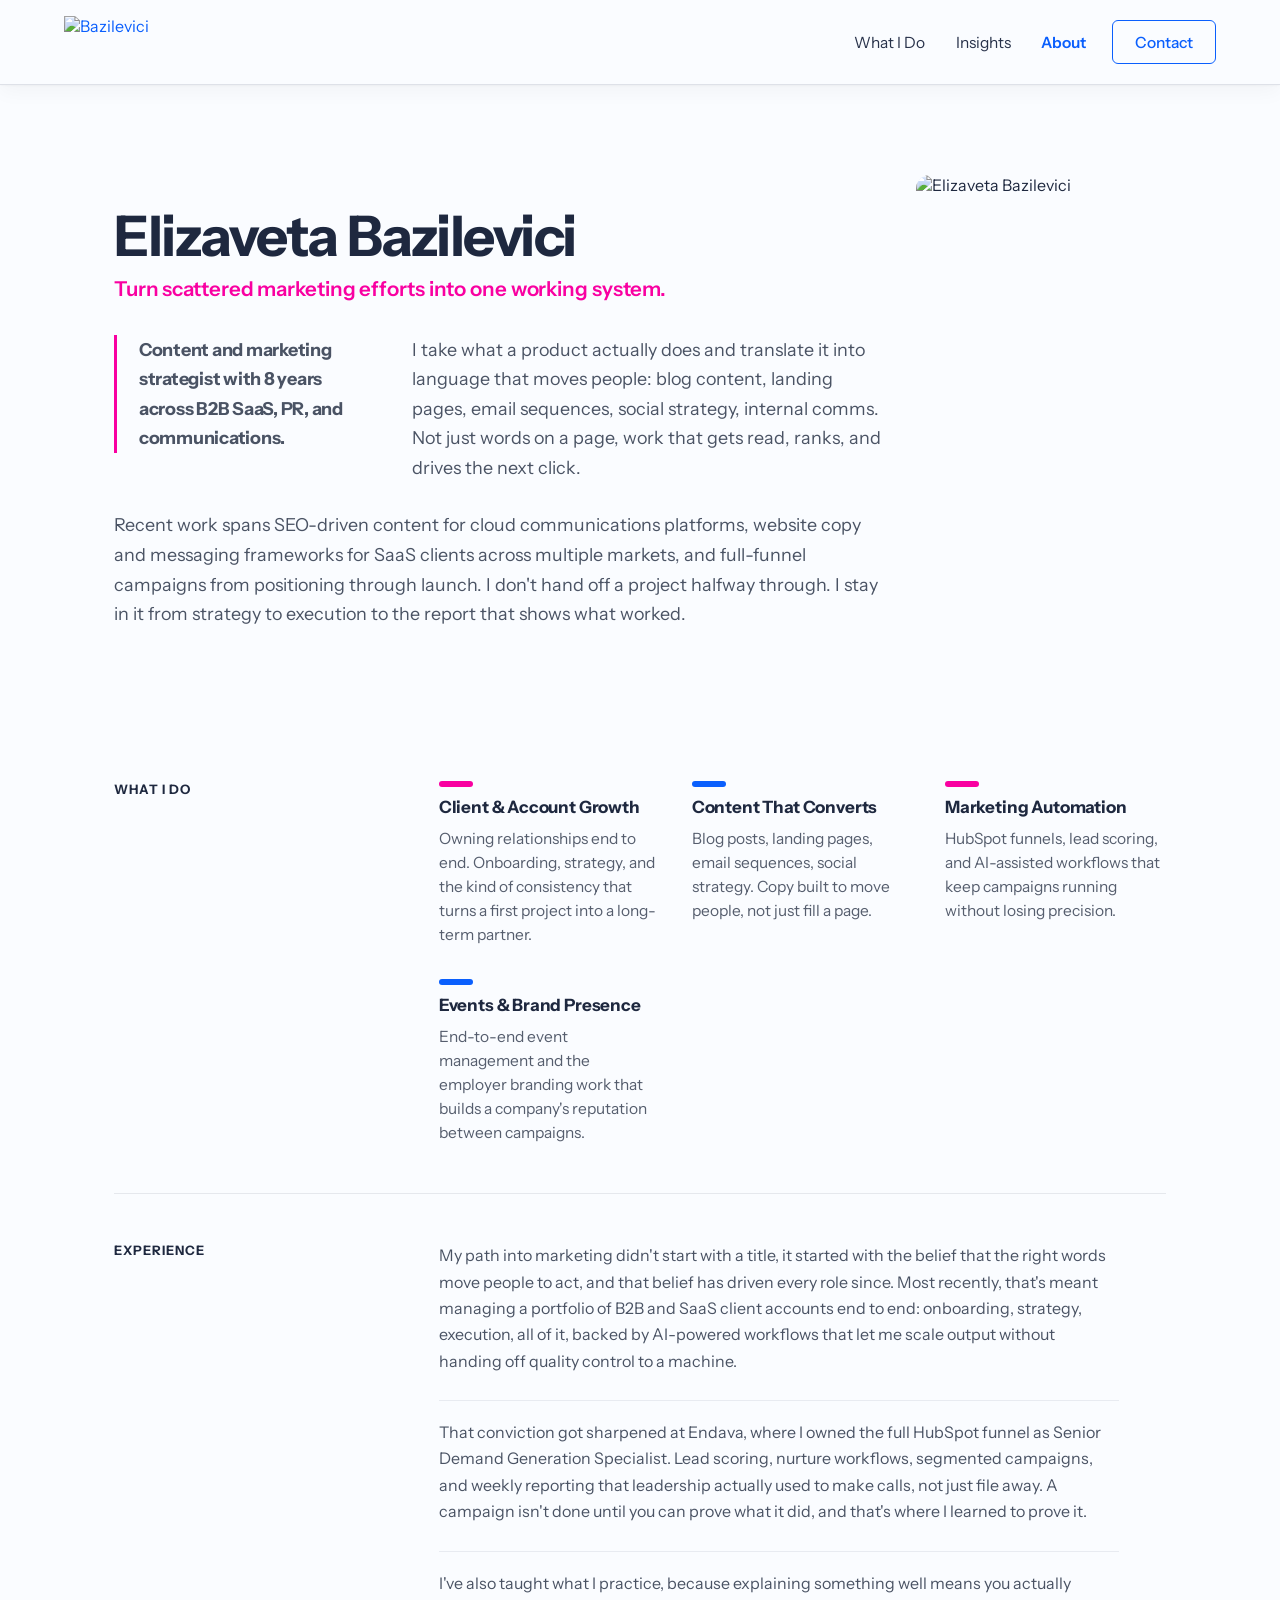
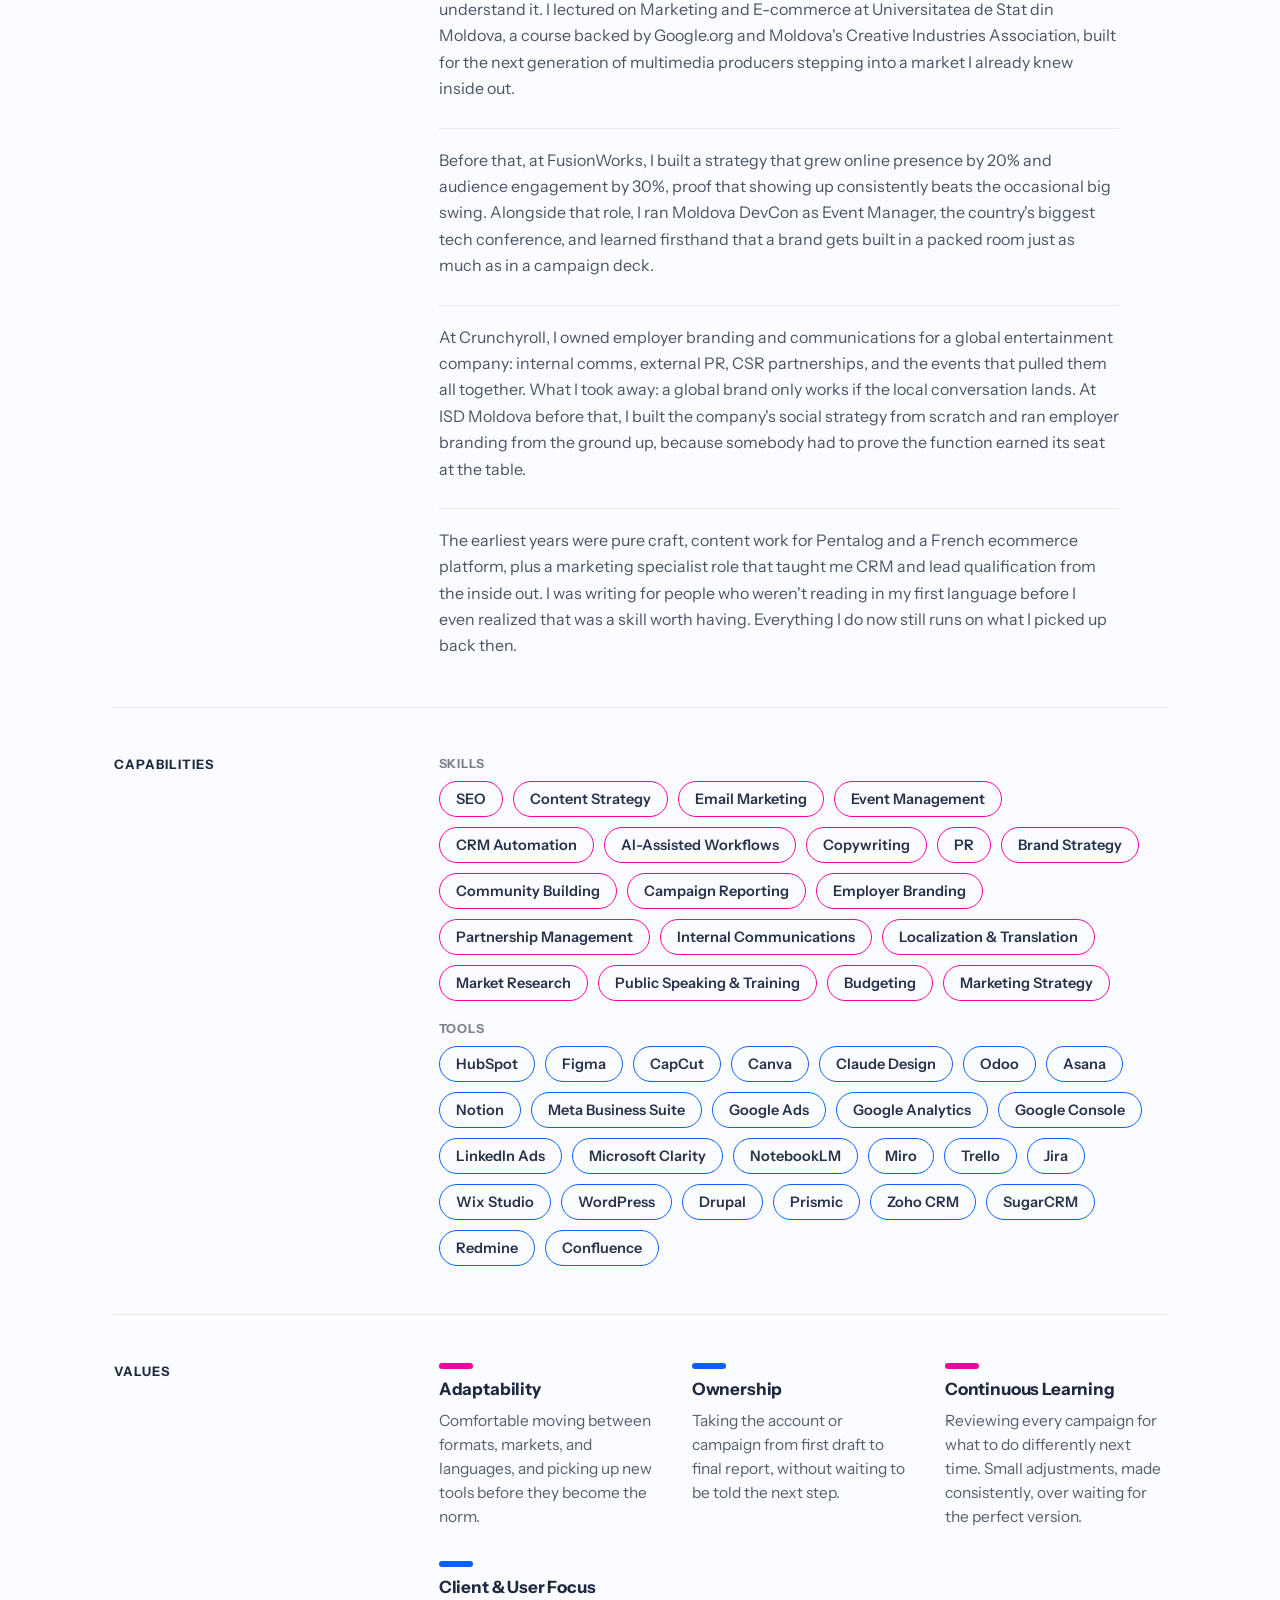
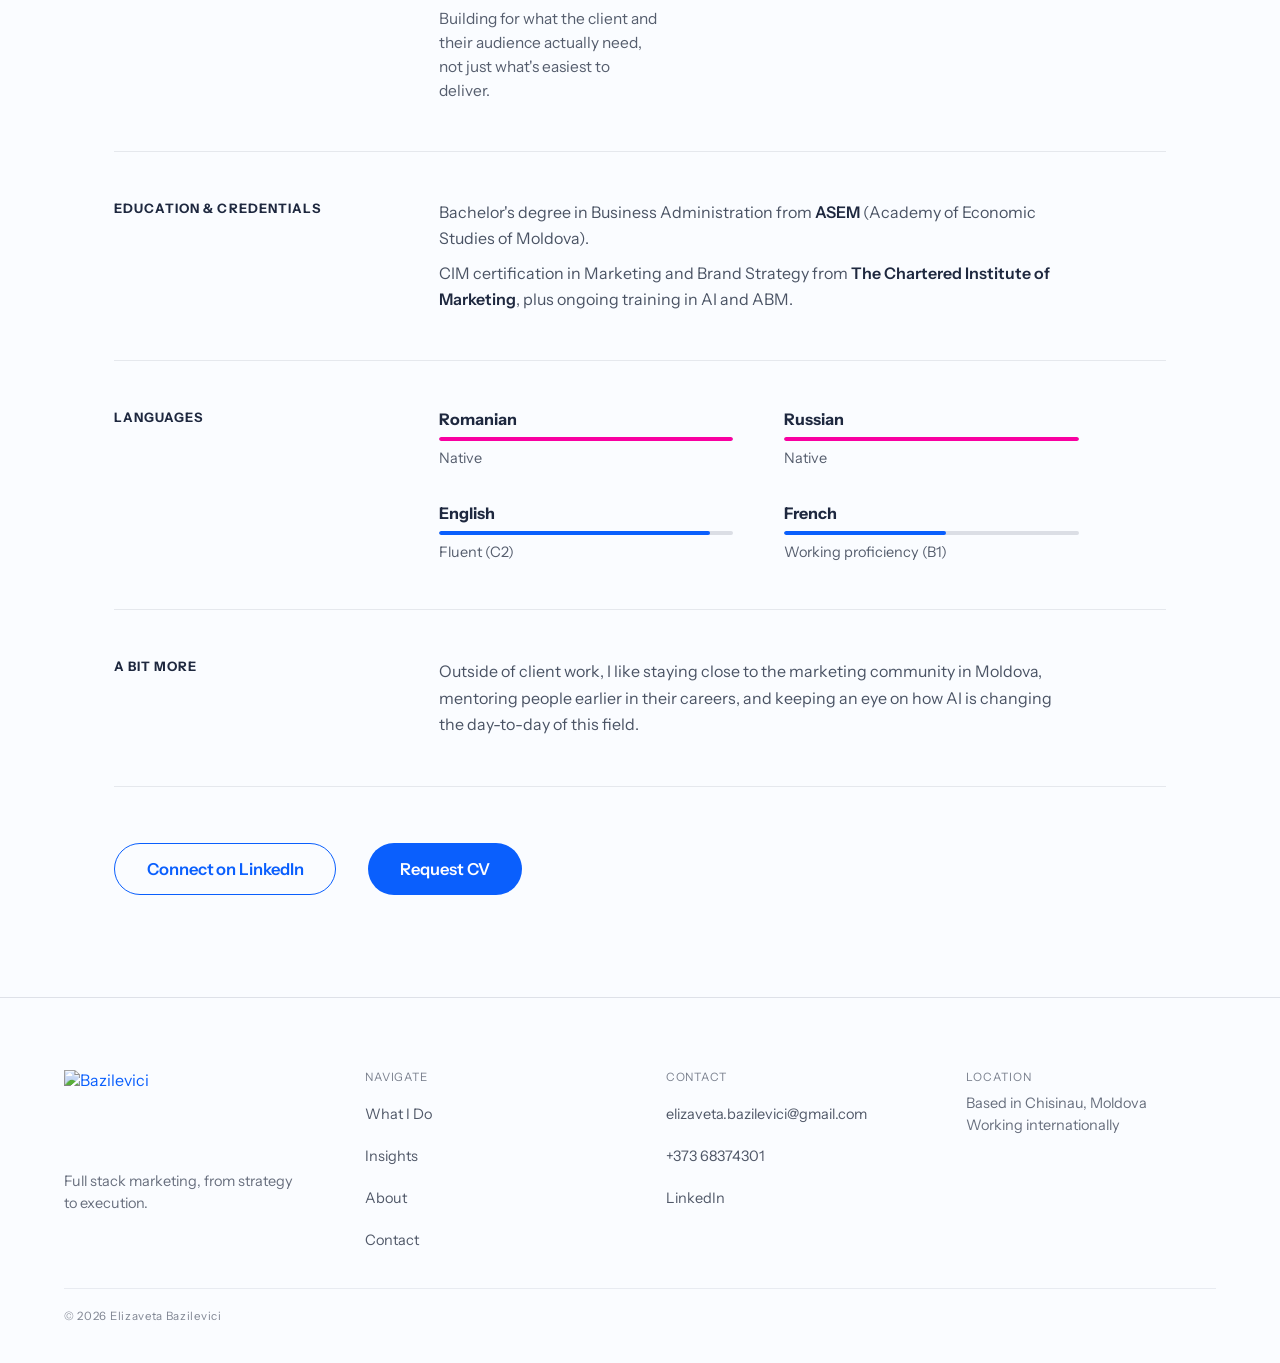
==== about.html @ 00842f62 "Add about page Co-Authored-By: Claude Sonnet 5 <noreply@anthropic.com> Claude-Session: https://claud" ====
<!DOCTYPE html>
<html lang="en">
<head>
<meta charset="utf-8">
<meta name="viewport" content="width=device-width, initial-scale=1">
<title>About — Elizaveta Bazilevici</title>
<meta name="description" content="Content and marketing strategist with 8 years across B2B SaaS, PR, and communications.">
<link rel="icon" type="image/svg+xml" href="assets/img/favicon.svg">
<link rel="preconnect" href="https://fonts.googleapis.com">
<link rel="preconnect" href="https://fonts.gstatic.com" crossorigin>
<link href="https://fonts.googleapis.com/css2?family=Instrument+Sans:wght@400;500;600;700&display=swap" rel="stylesheet">
<link rel="stylesheet" href="assets/css/style.css">
</head>
<body>

<header class="site-header" id="top">
  <div class="site-header__bar">
    <a href="index.html#top" class="brand-link">
      <img src="assets/img/logo.png" alt="Bazilevici" />
    </a>
    <div class="site-header__actions">
      <nav class="site-nav">
        <a href="index.html#services">What I Do</a>
        <a href="insights.html">Insights</a>
        <a href="about.html" class="is-active">About</a>
      </nav>
      <a href="mailto:elizaveta.bazilevici@gmail.com" class="btn-contact">Contact</a>
      <button type="button" class="menu-toggle" data-menu-toggle aria-label="Toggle navigation">
        <span></span>
        <span></span>
      </button>
    </div>
  </div>
  <nav class="mobile-nav" data-mobile-nav>
    <a href="index.html#services">What I Do</a>
    <a href="insights.html">Insights</a>
    <a href="about.html" class="is-active">About</a>
  </nav>
</header>

<section class="about-hero">
  <div>
    <h1>Elizaveta Bazilevici</h1>
    <div class="about-hero__tagline">Turn scattered marketing efforts into one working system.</div>
    <div class="about-hero__copy">
      <div class="about-hero__lede">
        <div class="about-hero__lede-mark">
          <p>Content and marketing strategist with 8 years across B2B SaaS, PR, and communications.</p>
        </div>
        <p>I take what a product actually does and translate it into language that moves people: blog content, landing pages, email sequences, social strategy, internal comms. Not just words on a page, work that gets read, ranks, and drives the next click.</p>
      </div>
      <p>Recent work spans SEO-driven content for cloud communications platforms, website copy and messaging frameworks for SaaS clients across multiple markets, and full-funnel campaigns from positioning through launch. I don't hand off a project halfway through. I stay in it from strategy to execution to the report that shows what worked.</p>
    </div>
  </div>
  <div class="about-hero__photo">
    <img src="assets/img/eb-headshot.jpg" alt="Elizaveta Bazilevici" />
  </div>
</section>

<section class="about-sections">

  <div class="about-row">
    <div class="about-label-col">What I Do</div>
    <div class="about-mini-grid">
      <div class="about-mini-card">
        <div class="about-mini-card__bar about-mini-card__bar--pink"></div>
        <h3>Client &amp; Account Growth</h3>
        <p>Owning relationships end to end. Onboarding, strategy, and the kind of consistency that turns a first project into a long-term partner.</p>
      </div>
      <div class="about-mini-card">
        <div class="about-mini-card__bar about-mini-card__bar--blue"></div>
        <h3>Content That Converts</h3>
        <p>Blog posts, landing pages, email sequences, social strategy. Copy built to move people, not just fill a page.</p>
      </div>
      <div class="about-mini-card">
        <div class="about-mini-card__bar about-mini-card__bar--pink"></div>
        <h3>Marketing Automation</h3>
        <p>HubSpot funnels, lead scoring, and AI-assisted workflows that keep campaigns running without losing precision.</p>
      </div>
      <div class="about-mini-card">
        <div class="about-mini-card__bar about-mini-card__bar--blue"></div>
        <h3>Events &amp; Brand Presence</h3>
        <p>End-to-end event management and the employer branding work that builds a company's reputation between campaigns.</p>
      </div>
    </div>
  </div>

  <div class="about-row">
    <div class="about-label-col">Experience</div>
    <div class="about-experience">
      <div><p>My path into marketing didn't start with a title, it started with the belief that the right words move people to act, and that belief has driven every role since. Most recently, that's meant managing a portfolio of B2B and SaaS client accounts end to end: onboarding, strategy, execution, all of it, backed by AI-powered workflows that let me scale output without handing off quality control to a machine.</p></div>
      <div><p>That conviction got sharpened at Endava, where I owned the full HubSpot funnel as Senior Demand Generation Specialist. Lead scoring, nurture workflows, segmented campaigns, and weekly reporting that leadership actually used to make calls, not just file away. A campaign isn't done until you can prove what it did, and that's where I learned to prove it.</p></div>
      <div><p>I've also taught what I practice, because explaining something well means you actually understand it. I lectured on Marketing and E-commerce at Universitatea de Stat din Moldova, a course backed by Google.org and Moldova's Creative Industries Association, built for the next generation of multimedia producers stepping into a market I already knew inside out.</p></div>
      <div><p>Before that, at FusionWorks, I built a strategy that grew online presence by 20% and audience engagement by 30%, proof that showing up consistently beats the occasional big swing. Alongside that role, I ran Moldova DevCon as Event Manager, the country's biggest tech conference, and learned firsthand that a brand gets built in a packed room just as much as in a campaign deck.</p></div>
      <div><p>At Crunchyroll, I owned employer branding and communications for a global entertainment company: internal comms, external PR, CSR partnerships, and the events that pulled them all together. What I took away: a global brand only works if the local conversation lands. At ISD Moldova before that, I built the company's social strategy from scratch and ran employer branding from the ground up, because somebody had to prove the function earned its seat at the table.</p></div>
      <div><p>The earliest years were pure craft, content work for Pentalog and a French ecommerce platform, plus a marketing specialist role that taught me CRM and lead qualification from the inside out. I was writing for people who weren't reading in my first language before I even realized that was a skill worth having. Everything I do now still runs on what I picked up back then.</p></div>
    </div>
  </div>

  <div class="about-row">
    <div class="about-label-col">CAPABILITIES</div>
    <div class="about-capabilities">
      <div>
        <div class="about-capabilities__label">Skills</div>
        <div class="pill-row">
          <span class="pill pill--skill" data-magnet-pill="pink">SEO</span>
          <span class="pill pill--skill" data-magnet-pill="pink">Content Strategy</span>
          <span class="pill pill--skill" data-magnet-pill="pink">Email Marketing</span>
          <span class="pill pill--skill" data-magnet-pill="pink">Event Management</span>
          <span class="pill pill--skill" data-magnet-pill="pink">CRM Automation</span>
          <span class="pill pill--skill" data-magnet-pill="pink">AI-Assisted Workflows</span>
          <span class="pill pill--skill" data-magnet-pill="pink">Copywriting</span>
          <span class="pill pill--skill" data-magnet-pill="pink">PR</span>
          <span class="pill pill--skill" data-magnet-pill="pink">Brand Strategy</span>
          <span class="pill pill--skill" data-magnet-pill="pink">Community Building</span>
          <span class="pill pill--skill" data-magnet-pill="pink">Campaign Reporting</span>
          <span class="pill pill--skill" data-magnet-pill="pink">Employer Branding</span>
          <span class="pill pill--skill" data-magnet-pill="pink">Partnership Management</span>
          <span class="pill pill--skill" data-magnet-pill="pink">Internal Communications</span>
          <span class="pill pill--skill" data-magnet-pill="pink">Localization &amp; Translation</span>
          <span class="pill pill--skill" data-magnet-pill="pink">Market Research</span>
          <span class="pill pill--skill" data-magnet-pill="pink">Public Speaking &amp; Training</span>
          <span class="pill pill--skill" data-magnet-pill="pink">Budgeting</span>
          <span class="pill pill--skill" data-magnet-pill="pink">Marketing Strategy</span>
        </div>
      </div>
      <div>
        <div class="about-capabilities__label">Tools</div>
        <div class="pill-row">
          <span class="pill pill--tool" data-magnet-pill="blue">HubSpot</span>
          <span class="pill pill--tool" data-magnet-pill="blue">Figma</span>
          <span class="pill pill--tool" data-magnet-pill="blue">CapCut</span>
          <span class="pill pill--tool" data-magnet-pill="blue">Canva</span>
          <span class="pill pill--tool" data-magnet-pill="blue">Claude Design</span>
          <span class="pill pill--tool" data-magnet-pill="blue">Odoo</span>
          <span class="pill pill--tool" data-magnet-pill="blue">Asana</span>
          <span class="pill pill--tool" data-magnet-pill="blue">Notion</span>
          <span class="pill pill--tool" data-magnet-pill="blue">Meta Business Suite</span>
          <span class="pill pill--tool" data-magnet-pill="blue">Google Ads</span>
          <span class="pill pill--tool" data-magnet-pill="blue">Google Analytics</span>
          <span class="pill pill--tool" data-magnet-pill="blue">Google Console</span>
          <span class="pill pill--tool" data-magnet-pill="blue">LinkedIn Ads</span>
          <span class="pill pill--tool" data-magnet-pill="blue">Microsoft Clarity</span>
          <span class="pill pill--tool" data-magnet-pill="blue">NotebookLM</span>
          <span class="pill pill--tool" data-magnet-pill="blue">Miro</span>
          <span class="pill pill--tool" data-magnet-pill="blue">Trello</span>
          <span class="pill pill--tool" data-magnet-pill="blue">Jira</span>
          <span class="pill pill--tool" data-magnet-pill="blue">Wix Studio</span>
          <span class="pill pill--tool" data-magnet-pill="blue">WordPress</span>
          <span class="pill pill--tool" data-magnet-pill="blue">Drupal</span>
          <span class="pill pill--tool" data-magnet-pill="blue">Prismic</span>
          <span class="pill pill--tool" data-magnet-pill="blue">Zoho CRM</span>
          <span class="pill pill--tool" data-magnet-pill="blue">SugarCRM</span>
          <span class="pill pill--tool" data-magnet-pill="blue">Redmine</span>
          <span class="pill pill--tool" data-magnet-pill="blue">Confluence</span>
        </div>
      </div>
    </div>
  </div>

  <div class="about-row">
    <div class="about-label-col">Values</div>
    <div class="about-mini-grid">
      <div class="about-mini-card">
        <div class="about-mini-card__bar about-mini-card__bar--pink"></div>
        <h3>Adaptability</h3>
        <p>Comfortable moving between formats, markets, and languages, and picking up new tools before they become the norm.</p>
      </div>
      <div class="about-mini-card">
        <div class="about-mini-card__bar about-mini-card__bar--blue"></div>
        <h3>Ownership</h3>
        <p>Taking the account or campaign from first draft to final report, without waiting to be told the next step.</p>
      </div>
      <div class="about-mini-card">
        <div class="about-mini-card__bar about-mini-card__bar--pink"></div>
        <h3>Continuous Learning</h3>
        <p>Reviewing every campaign for what to do differently next time. Small adjustments, made consistently, over waiting for the perfect version.</p>
      </div>
      <div class="about-mini-card">
        <div class="about-mini-card__bar about-mini-card__bar--blue"></div>
        <h3>Client &amp; User Focus</h3>
        <p>Building for what the client and their audience actually need, not just what's easiest to deliver.</p>
      </div>
    </div>
  </div>

  <div class="about-row">
    <div class="about-label-col">Education &amp; Credentials</div>
    <div class="about-education">
      <p>Bachelor's degree in Business Administration from <strong>ASEM</strong> (Academy of Economic Studies of Moldova).</p>
      <p>CIM certification in Marketing and Brand Strategy from <strong>The Chartered Institute of Marketing</strong>, plus ongoing training in AI and ABM.</p>
    </div>
  </div>

  <div class="about-row">
    <div class="about-label-col">Languages</div>
    <div class="language-grid">
      <div class="language-item">
        <div class="language-item__name">Romanian</div>
        <div class="language-item__track"><div class="language-item__fill language-item__fill--pink" style="width: 100%"></div></div>
        <div class="language-item__level">Native</div>
      </div>
      <div class="language-item">
        <div class="language-item__name">Russian</div>
        <div class="language-item__track"><div class="language-item__fill language-item__fill--pink" style="width: 100%"></div></div>
        <div class="language-item__level">Native</div>
      </div>
      <div class="language-item">
        <div class="language-item__name">English</div>
        <div class="language-item__track"><div class="language-item__fill language-item__fill--blue" style="width: 92%"></div></div>
        <div class="language-item__level">Fluent (C2)</div>
      </div>
      <div class="language-item">
        <div class="language-item__name">French</div>
        <div class="language-item__track"><div class="language-item__fill language-item__fill--blue" style="width: 55%"></div></div>
        <div class="language-item__level">Working proficiency (B1)</div>
      </div>
    </div>
  </div>

  <div class="about-row">
    <div class="about-label-col">A Bit More</div>
    <div class="about-more">
      <p>Outside of client work, I like staying close to the marketing community in Moldova, mentoring people earlier in their careers, and keeping an eye on how AI is changing the day-to-day of this field.</p>
    </div>
  </div>

  <div class="about-cta-row">
    <a href="https://linkedin.com/in/bazilevici" target="_blank" rel="noopener noreferrer" class="btn-outline-pill">Connect on LinkedIn</a>
    <a href="mailto:elizaveta.bazilevici@gmail.com" class="btn-solid-pill">Request CV</a>
  </div>

</section>

<footer class="site-footer">
  <div class="site-footer__grid">
    <div class="site-footer__brand">
      <a href="index.html#top"><img src="assets/img/logo.png" alt="Bazilevici" /></a>
      <p>Full stack marketing, from strategy to execution.</p>
    </div>

    <nav>
      <div class="site-footer__label">Navigate</div>
      <a href="index.html#services">What I Do</a>
      <a href="insights.html">Insights</a>
      <a href="about.html">About</a>
      <a href="mailto:elizaveta.bazilevici@gmail.com">Contact</a>
    </nav>

    <div class="site-footer__contact">
      <div class="site-footer__label">Contact</div>
      <a href="mailto:elizaveta.bazilevici@gmail.com">elizaveta.bazilevici@gmail.com</a>
      <a href="tel:+37368374301">+373 68374301</a>
      <a href="https://linkedin.com/in/bazilevici" target="_blank" rel="noopener noreferrer">LinkedIn</a>
    </div>

    <div class="site-footer__location">
      <div class="site-footer__label">Location</div>
      <p>Based in Chisinau, Moldova<br>Working internationally</p>
    </div>
  </div>
  <div class="site-footer__bottom">
    <div class="site-footer__copyright">© 2026 Elizaveta Bazilevici</div>
  </div>
</footer>

<script src="assets/js/main.js"></script>
</body>
</html>
---- assets/css/style.css ----
/* Elizaveta Bazilevici — marketing portfolio
   Design system: cool neutral base, single blue accent, pink highlight accent. */

:root {
  --bg: oklch(0.99 0.004 265);
  --surface: oklch(0.995 0.002 265);
  --ink: oklch(0.28 0.045 265);
  --ink-strong: oklch(0.32 0.045 265);
  --body-text: oklch(0.44 0.03 265);
  --muted-text: oklch(0.48 0.028 265);
  --footer-text: oklch(0.46 0.028 265);
  --footer-muted: oklch(0.54 0.025 265);
  --label-muted: oklch(0.6 0.022 265);
  --footer-copyright: oklch(0.62 0.02 265);

  --blue: oklch(0.55 0.245 262);
  --blue-hover: oklch(0.45 0.235 264);
  --pink: oklch(0.63 0.29 350);
  --pink-tint-bg: oklch(0.63 0.29 350 / 0.14);

  --border: oklch(0.9 0.01 265);
  --border-light: oklch(0.93 0.008 265);
  --border-lighter: oklch(0.94 0.008 265);
  --border-strong: oklch(0.91 0.01 265);
  --border-control: oklch(0.87 0.012 265);

  --card-shadow: 0 1px 3px oklch(0.28 0.045 265 / 0.06);
  --card-shadow-hover: 0 14px 34px oklch(0.28 0.045 265 / 0.12);
  --nav-shadow: 0 1px 2px rgba(20, 20, 30, 0.03), 0 6px 20px rgba(20, 20, 30, 0.04);
  --tile-shadow: 0 10px 30px oklch(0.28 0.045 265 / 0.08);

  --max-width: 1440px;
  --gutter: clamp(20px, 5vw, 96px);
}

* { box-sizing: border-box; }

html, body {
  margin: 0;
  padding: 0;
  background: var(--bg);
}

body {
  color: var(--ink);
  font-family: 'Instrument Sans', system-ui, sans-serif;
  -webkit-font-smoothing: antialiased;
  overflow-x: hidden;
}

a { color: var(--blue); text-decoration: none; }
a:hover { color: var(--blue-hover); }
::selection { background: oklch(0.55 0.135 42 / 0.18); }

img { max-width: 100%; }

.wrap {
  max-width: var(--max-width);
  margin: 0 auto;
  padding-left: var(--gutter);
  padding-right: var(--gutter);
}

/* ---------- Header ---------- */

.site-header {
  position: sticky;
  top: 0;
  z-index: 40;
  background: oklch(0.99 0.004 265 / 0.9);
  backdrop-filter: blur(10px);
  border-bottom: 1px solid var(--border-strong);
  box-shadow: var(--nav-shadow);
}

.site-header__bar {
  display: flex;
  gap: 24px;
  align-items: center;
  justify-content: space-between;
  padding: 16px var(--gutter);
  max-width: var(--max-width);
  margin: 0 auto;
}

.brand-link {
  display: inline-flex;
  align-items: center;
  min-height: 44px;
  transition: opacity 120ms ease;
}
.brand-link:hover { opacity: 0.75; }

.brand-link img { height: 52px; width: auto; display: block; }

.site-header__actions {
  display: flex;
  align-items: center;
  gap: clamp(8px, 2vw, 36px);
}

.site-nav {
  display: flex;
  align-items: center;
  gap: clamp(20px, 2.4vw, 36px);
}

.site-nav a,
.mobile-nav a {
  font-size: 15.5px;
  color: var(--ink-strong);
  display: inline-flex;
  align-items: center;
  min-height: 44px;
}
.site-nav a:hover,
.mobile-nav a:hover { color: var(--blue); }

.btn-contact {
  display: inline-flex;
  align-items: center;
  min-height: 44px;
  padding: 0 22px;
  border-radius: 6px;
  border: 1px solid var(--blue);
  color: var(--blue);
  font-size: 15.5px;
  font-weight: 500;
}
.btn-contact:hover { background: var(--blue); color: var(--surface); }

.menu-toggle {
  display: none;
  width: 44px;
  height: 44px;
  flex-direction: column;
  justify-content: center;
  gap: 5px;
  padding: 0 10px;
  background: transparent;
  border: 1px solid var(--border-control);
  border-radius: 6px;
  cursor: pointer;
}
.menu-toggle span { display: block; height: 1.5px; background: oklch(0.3 0.045 265); }

.mobile-nav {
  display: none;
  flex-direction: column;
  padding: 8px var(--gutter) 20px;
  border-top: 1px solid var(--border-lighter);
  background: var(--bg);
}
.mobile-nav a {
  font-size: 17px;
  min-height: 52px;
  border-bottom: 1px solid var(--border-lighter);
  color: oklch(0.3 0.045 265);
}

@media (max-width: 820px) {
  .site-nav { display: none; }
  .menu-toggle { display: flex; }
  .mobile-nav.is-open { display: flex; }
}

/* ---------- Hero ---------- */

.hero {
  max-width: var(--max-width);
  margin: 0 auto;
  padding: clamp(32px, 5vw, 64px) var(--gutter) clamp(40px, 5vw, 64px);
  display: grid;
  grid-template-columns: repeat(auto-fit, minmax(340px, 1fr));
  gap: clamp(40px, 6vw, 80px);
  align-items: center;
}

.hero__copy { max-width: 620px; }

.hero__kicker {
  display: flex;
  align-items: center;
  gap: 10px;
  margin-bottom: clamp(24px, 3vw, 34px);
  font-size: clamp(17px, 1.6vw, 20px);
  letter-spacing: -0.01em;
}
.hero__kicker .kicker-pink {
  background: var(--pink);
  padding: 4px 12px;
  font-weight: 700;
  color: var(--surface);
  text-transform: uppercase;
}
.hero__kicker .kicker-ink {
  color: var(--ink-strong);
  text-transform: uppercase;
}

.hero h1 {
  font-weight: 700;
  font-size: clamp(36px, 5vw, 64px);
  line-height: 1.06;
  letter-spacing: -0.028em;
  margin: 0;
  text-wrap: balance;
}

.hero__subhead {
  font-size: clamp(17px, 1.5vw, 20px);
  line-height: 1.6;
  color: var(--body-text);
  max-width: 560px;
  margin: clamp(24px, 2.6vw, 34px) 0 0;
  text-wrap: pretty;
}

.hero__ctas {
  display: flex;
  flex-wrap: wrap;
  align-items: center;
  gap: 12px 28px;
  margin-top: clamp(30px, 3.2vw, 40px);
}

.btn-primary {
  display: inline-flex;
  align-items: center;
  min-height: 52px;
  padding: 0 32px;
  border-radius: 999px;
  background: var(--blue);
  color: var(--surface);
  font-size: 16.5px;
  font-weight: 600;
  letter-spacing: -0.005em;
}
.btn-primary:hover { background: var(--blue-hover); color: var(--surface); }

.link-arrow {
  display: inline-flex;
  align-items: center;
  gap: 8px;
  min-height: 52px;
  padding: 0 4px;
  color: var(--blue);
  font-size: 16.5px;
  font-weight: 600;
}
.link-arrow:hover { color: var(--blue-hover); }
.link-arrow span { font-size: 17px; }

.hero__art {
  position: relative;
  max-width: 280px;
  margin: 0 auto;
  padding: 20px;
}
.hero__art .shape { position: absolute; z-index: 0; }
.hero__art .shape--ring {
  top: -18px; right: -14px; width: 90px; height: 90px;
  border-radius: 50%; border: 2px solid oklch(0.63 0.29 350 / 0.4);
}
.hero__art .shape--disc {
  bottom: -20px; left: -22px; width: 70px; height: 70px;
  border-radius: 50%; background: oklch(0.55 0.245 262 / 0.14);
}
.hero__art .shape--dot {
  top: 40%; right: -26px; width: 14px; height: 14px;
  border-radius: 50%; background: var(--pink);
}
.hero__art figure {
  position: relative;
  z-index: 1;
  border-radius: 10px;
  overflow: hidden;
  margin: 0;
}
.hero__art img { width: 100%; height: auto; display: block; }

/* ---------- Capability strip ---------- */

.capability-strip {
  max-width: var(--max-width);
  margin: 0 auto;
  padding: 0 var(--gutter) clamp(40px, 5vw, 64px);
  display: grid;
  grid-template-columns: repeat(auto-fit, minmax(250px, 1fr));
  gap: clamp(28px, 3vw, 44px);
}

.capability-item {
  display: flex;
  gap: 16px;
  align-items: flex-start;
}

.capability-item__icon {
  flex: none;
  width: 48px;
  height: 48px;
  border-radius: 10px;
  background: var(--pink);
  display: flex;
  align-items: center;
  justify-content: center;
  color: var(--surface);
}

.capability-item__text { display: flex; flex-direction: column; gap: 4px; }
.capability-item__title { font-weight: 700; font-size: 16.5px; letter-spacing: -0.012em; color: var(--ink); }
.capability-item__desc { font-size: 15.5px; line-height: 1.5; color: var(--muted-text); }

/* ---------- Section reveal (scroll animation) ---------- */

[data-reveal] {
  opacity: 0;
  transform: translateY(16px);
  transition: opacity 380ms ease-out, transform 380ms ease-out;
}
[data-reveal].is-visible {
  opacity: 1;
  transform: translateY(0);
}
[data-reveal-tilt].is-visible {
  transform: translateY(0) rotate(0deg);
}

/* ---------- "What's actually broken" ---------- */

.broken {
  max-width: var(--max-width);
  margin: 0 auto;
  padding: clamp(48px, 6vw, 84px) var(--gutter);
  display: grid;
  grid-template-columns: repeat(auto-fit, minmax(290px, 1fr));
  gap: clamp(24px, 2.5vw, 36px);
  align-items: start;
}

.broken__intro {
  display: flex;
  flex-direction: column;
  gap: 20px;
  padding: clamp(4px, 1vw, 16px) clamp(8px, 2vw, 24px) 0 0;
}
.broken__intro h2 {
  font-weight: 700;
  font-size: clamp(30px, 3.6vw, 46px);
  line-height: 1.06;
  letter-spacing: -0.024em;
  margin: 0;
  color: var(--ink);
  text-wrap: balance;
}
.broken__intro p {
  margin: 0;
  font-size: clamp(16px, 1.5vw, 18px);
  line-height: 1.62;
  color: var(--body-text);
  text-wrap: pretty;
}

.broken-card {
  background: var(--surface);
  border: 1px solid var(--border-light);
  border-radius: 10px;
  box-shadow: var(--card-shadow);
  padding: clamp(28px, 3vw, 40px);
  display: flex;
  flex-direction: column;
  gap: 16px;
  will-change: transform;
  border-top: 3px solid var(--pink);
  transition: opacity 460ms cubic-bezier(0.22, 1.12, 0.36, 1), transform 460ms cubic-bezier(0.22, 1.12, 0.36, 1), box-shadow 160ms ease;
}
.broken-card h3 {
  font-weight: 700;
  font-size: clamp(20px, 1.9vw, 25px);
  line-height: 1.18;
  letter-spacing: -0.018em;
  margin: 0;
  color: var(--ink);
}
.broken-card p {
  margin: 0;
  font-size: 16px;
  line-height: 1.62;
  color: var(--body-text);
  text-wrap: pretty;
  flex: 1;
}

/* Polaroid-drop starting poses, one per card position */
.broken-card[data-tilt="1"] { transform: translate(-8px, 14px) rotate(-3deg); transition-delay: 400ms; }
.broken-card[data-tilt="2"] { transform: translate(8px, 18px) rotate(3deg); transition-delay: 495ms; }
.broken-card[data-tilt="3"] { transform: translate(-10px, 12px) rotate(-4deg); transition-delay: 590ms; }
.broken-card[data-tilt="4"] { transform: translate(10px, 16px) rotate(4deg); transition-delay: 685ms; }
.broken-card[data-tilt="5"] { transform: translate(-6px, 20px) rotate(-3deg); transition-delay: 780ms; }
.broken-card.is-visible { transform: translate(0, 0) rotate(0deg); }

/* ---------- Services ---------- */

.services {
  max-width: var(--max-width);
  margin: 0 auto;
  padding: clamp(48px, 6vw, 84px) var(--gutter);
  scroll-margin-top: 88px;
}

.services__intro {
  max-width: 760px;
  margin: 0 auto;
  text-align: center;
  position: relative;
}
.services__intro h2 {
  font-weight: 700;
  font-size: clamp(30px, 4vw, 52px);
  line-height: 1.06;
  letter-spacing: -0.026em;
  margin: 0;
  text-wrap: balance;
}
.services__intro p {
  font-size: clamp(16px, 1.5vw, 19px);
  line-height: 1.6;
  color: var(--body-text);
  margin: 22px 0 0;
  text-wrap: pretty;
}

.service-tabs {
  display: flex;
  flex-wrap: wrap;
  justify-content: center;
  gap: 12px;
  margin: clamp(36px, 4vw, 56px) 0 clamp(40px, 5vw, 64px);
}

.service-tab {
  font-family: inherit;
  font-size: 16px;
  font-weight: 600;
  letter-spacing: -0.008em;
  min-height: 52px;
  padding: 0 28px;
  border-radius: 999px;
  cursor: pointer;
  will-change: transform;
  background: oklch(0.96 0.045 350);
  border: 2px solid oklch(0.63 0.29 350 / 0.35);
  color: oklch(0.48 0.24 350);
  transition: background 120ms ease, color 120ms ease;
}
.service-tab:hover {
  border-color: var(--pink);
  background: oklch(0.94 0.06 350);
}
.service-tab.is-active {
  border-color: var(--pink);
}
.service-tab.is-active:hover { background: oklch(0.96 0.045 350); }

.services__panel {
  display: grid;
  grid-template-columns: minmax(300px, 480px) minmax(280px, 480px);
  justify-content: center;
  gap: clamp(32px, 5vw, 72px);
  align-items: center;
}

.services__panel-text {
  display: flex;
  flex-direction: column;
  gap: 20px;
}
.services__panel-text h3 {
  font-weight: 700;
  font-size: clamp(28px, 3.2vw, 42px);
  line-height: 1.08;
  letter-spacing: -0.022em;
  margin: 0;
  color: var(--ink);
}
.services__panel-text p {
  margin: 0;
  font-size: clamp(16px, 1.5vw, 18px);
  line-height: 1.65;
  color: var(--body-text);
  text-wrap: pretty;
}

.services__panel-nav { display: flex; gap: 10px; margin-top: 4px; }
.services__panel-nav button {
  width: 44px;
  height: 44px;
  border-radius: 999px;
  border: 1.5px solid var(--border-control);
  background: transparent;
  color: var(--ink-strong);
  cursor: pointer;
  display: flex;
  align-items: center;
  justify-content: center;
  padding: 0;
}
.services__panel-nav button:hover { border-color: var(--pink); color: var(--pink); }

.services__panel-image {
  aspect-ratio: 4 / 3;
  overflow: hidden;
  display: flex;
  align-items: center;
  justify-content: center;
}
.services__panel-image img { width: 100%; height: 100%; object-fit: contain; }

/* ---------- Featured work ---------- */

.featured-work {
  max-width: var(--max-width);
  margin: 0 auto;
  padding: 0 var(--gutter) clamp(48px, 6vw, 84px);
}

.work-grid {
  display: grid;
  grid-template-columns: repeat(auto-fit, minmax(280px, 1fr));
  gap: clamp(28px, 3vw, 36px);
}

.work-card {
  display: flex;
  flex-direction: column;
  text-decoration: none;
  color: inherit;
  border: 1px solid var(--border);
  border-radius: 14px;
  overflow: hidden;
  background: var(--surface);
  transition: box-shadow 150ms ease, transform 150ms ease, opacity 380ms ease-out;
}
.work-card:hover {
  color: inherit;
  box-shadow: 0 12px 32px oklch(0.28 0.045 265 / 0.1);
  transform: translateY(-3px);
}
.work-card.is-visible:hover { transform: translateY(-3px); }

.work-card__media {
  aspect-ratio: 16 / 10;
  background: linear-gradient(135deg, oklch(0.94 0.03 262) 0%, oklch(0.86 0.07 262) 100%);
  display: flex;
  align-items: center;
  justify-content: center;
  padding: 20px;
  overflow: hidden;
}
.work-card__media img {
  width: 100%;
  height: 100%;
  object-fit: cover;
  border-radius: 14px;
}
.work-card__placeholder {
  font-size: 11.5px;
  font-weight: 600;
  letter-spacing: 0.08em;
  text-transform: uppercase;
  color: oklch(0.52 0.025 265);
  border: 1px solid var(--border);
  background: var(--surface);
  padding: 7px 12px;
  border-radius: 999px;
  text-align: center;
}

.work-card__body {
  display: flex;
  flex-direction: column;
  gap: 10px;
  padding: clamp(22px, 2.4vw, 30px);
}
.work-card__kind {
  font-size: 12px;
  font-weight: 600;
  letter-spacing: 0.09em;
  text-transform: uppercase;
  color: var(--pink);
}
.work-card__title {
  font-weight: 700;
  font-size: 21px;
  letter-spacing: -0.018em;
  margin: 0;
  line-height: 1.22;
}
.work-card__outcome {
  margin: 0;
  font-size: 16px;
  line-height: 1.55;
  color: var(--muted-text);
}
.work-card__cta {
  display: inline-flex;
  align-items: center;
  gap: 8px;
  margin-top: 14px;
  font-size: 16px;
  font-weight: 600;
  color: var(--blue);
}

/* ---------- What's behind the work ---------- */

.behind-work {
  max-width: var(--max-width);
  margin: 0 auto;
  padding: clamp(48px, 6vw, 84px) var(--gutter);
  scroll-margin-top: 88px;
}

.behind-work__intro {
  max-width: 640px;
  margin-bottom: clamp(40px, 5vw, 68px);
}
.behind-work__intro h2 {
  font-weight: 700;
  font-size: clamp(28px, 3.6vw, 46px);
  line-height: 1.08;
  letter-spacing: -0.018em;
  margin: 0;
}
.behind-work__intro p {
  font-size: 17px;
  line-height: 1.62;
  color: var(--body-text);
  margin: 20px 0 0;
  text-wrap: pretty;
}

.behind-grid {
  display: grid;
  grid-template-columns: repeat(auto-fit, minmax(240px, 1fr));
  gap: clamp(36px, 4vw, 56px);
  margin-bottom: clamp(56px, 7vw, 88px);
  align-items: stretch;
}

.behind-card {
  display: flex;
  flex-direction: column;
  gap: 18px;
  height: 100%;
}
.behind-card__icon {
  width: 56px;
  height: 56px;
  border-radius: 12px;
  background: var(--pink-tint-bg);
  display: flex;
  align-items: center;
  justify-content: center;
}
.behind-card__icon svg { color: var(--pink); }
.behind-card h3 {
  font-weight: 700;
  font-size: clamp(21px, 2vw, 26px);
  line-height: 1.15;
  letter-spacing: -0.02em;
  margin: 0;
  color: var(--ink);
}
.behind-card p {
  margin: 0;
  font-size: 16px;
  line-height: 1.6;
  color: var(--body-text);
  text-wrap: pretty;
  flex: 1;
}

/* ---------- Contact CTA ---------- */

.contact {
  scroll-margin-top: 88px;
  padding: clamp(32px, 5vw, 64px) var(--gutter);
}
.contact__panel {
  max-width: 1340px;
  margin: 0 auto;
  background: linear-gradient(135deg, oklch(0.975 0.012 265) 0%, oklch(0.955 0.028 265) 100%);
  border: 1px solid oklch(0.93 0.012 265);
  border-radius: 22px;
  padding: clamp(36px, 5vw, 76px);
  display: grid;
  grid-template-columns: repeat(auto-fit, minmax(300px, 1fr));
  gap: clamp(36px, 5vw, 64px);
  align-items: center;
}
.contact__copy {
  display: flex;
  flex-direction: column;
  gap: 22px;
  max-width: 560px;
}
.contact__eyebrow {
  font-size: 13px;
  font-weight: 700;
  letter-spacing: 0.1em;
  text-transform: uppercase;
  color: var(--pink);
}
.contact__copy h2 {
  font-weight: 700;
  font-size: clamp(30px, 4.2vw, 54px);
  line-height: 1.04;
  letter-spacing: -0.026em;
  margin: 0;
  color: var(--ink);
  text-wrap: balance;
}
.contact__copy h2 span { color: var(--pink); }
.contact__copy p {
  margin: 0;
  font-size: clamp(16px, 1.5vw, 19px);
  line-height: 1.62;
  color: var(--body-text);
  text-wrap: pretty;
}
.contact__cta { display: flex; margin-top: 10px; }
.btn-contact-cta {
  display: inline-flex;
  align-items: center;
  min-height: 56px;
  padding: 0 36px;
  border-radius: 8px;
  background: var(--blue);
  color: var(--surface);
  font-size: 16.5px;
  font-weight: 600;
}
.btn-contact-cta:hover { background: var(--blue-hover); color: var(--surface); }

.contact__cards {
  display: flex;
  flex-direction: column;
  gap: 16px;
}
.contact-tile {
  background: var(--surface);
  border-radius: 14px;
  box-shadow: var(--tile-shadow);
  padding: 22px 24px;
  display: flex;
  flex-direction: column;
  gap: 10px;
}
.contact-tile--offset { margin-left: clamp(0px, 3vw, 40px); }
.contact-tile__label { font-size: 14px; font-weight: 700; color: var(--ink-strong); }
.contact-tile a { font-size: 15.5px; word-break: break-all; }

/* ---------- Footer ---------- */

.site-footer {
  border-top: 1px solid var(--border-strong);
}
.site-footer__grid {
  max-width: var(--max-width);
  margin: 0 auto;
  padding: clamp(44px, 6vw, 72px) var(--gutter) 28px;
  display: grid;
  grid-template-columns: repeat(auto-fit, minmax(230px, 1fr));
  gap: clamp(32px, 4vw, 64px);
}
.site-footer__brand { display: flex; flex-direction: column; gap: 12px; }
.site-footer__brand a { align-self: flex-start; }
.site-footer__brand img { height: 88px; width: auto; display: block; flex-shrink: 0; }
.site-footer__brand p {
  margin: 0;
  font-size: 14.5px;
  line-height: 1.55;
  color: var(--footer-muted);
  max-width: 260px;
  text-wrap: pretty;
}

.site-footer nav, .site-footer__contact {
  display: flex;
  flex-direction: column;
  gap: 2px;
}
.site-footer__label {
  font-size: 11.5px;
  letter-spacing: 0.08em;
  text-transform: uppercase;
  color: var(--label-muted);
  margin-bottom: 8px;
}
.site-footer nav a, .site-footer__contact a {
  font-size: 14.5px;
  color: var(--footer-text);
  display: inline-flex;
  align-items: center;
  min-height: 40px;
}
.site-footer nav a:hover, .site-footer__contact a:hover { color: var(--blue); }
.site-footer__contact a { word-break: break-all; }

.site-footer__location p {
  margin: 0;
  font-size: 14.5px;
  line-height: 1.55;
  color: var(--footer-muted);
  text-wrap: pretty;
}

.site-footer__bottom {
  max-width: var(--max-width);
  margin: 0 auto;
  padding: 0 var(--gutter);
}
.site-footer__copyright {
  border-top: 1px solid var(--border-lighter);
  padding: 20px 0 40px;
  font-size: 11.5px;
  letter-spacing: 0.06em;
  color: var(--footer-copyright);
}

.site-nav a.is-active,
.mobile-nav a.is-active {
  color: var(--blue);
  font-weight: 600;
}

/* Simple footer variant used on article pages (name only, no logo image) */
.site-footer__brand-name {
  font-weight: 500;
  font-size: 16px;
  letter-spacing: -0.01em;
  color: var(--ink-strong);
}

/* ================= About page ================= */

.about-hero {
  max-width: 1180px;
  margin: 0 auto;
  padding: clamp(56px, 7vw, 96px) var(--gutter) clamp(48px, 6vw, 72px);
  display: grid;
  grid-template-columns: 1fr 220px;
  gap: clamp(32px, 5vw, 64px);
  align-items: center;
}
.about-hero h1 {
  font-weight: 700;
  font-size: clamp(34px, 4.6vw, 56px);
  line-height: 1.05;
  letter-spacing: -0.026em;
  margin: 0;
}
.about-hero__tagline {
  font-size: clamp(17px, 1.6vw, 21px);
  font-weight: 600;
  color: var(--pink);
  margin-top: 10px;
  letter-spacing: -0.005em;
}
.about-hero__copy {
  display: flex;
  flex-direction: column;
  gap: clamp(20px, 2.4vw, 28px);
  max-width: 900px;
  margin-top: clamp(24px, 3vw, 34px);
}
.about-hero__lede {
  display: grid;
  grid-template-columns: minmax(180px, 260px) 1fr;
  gap: clamp(24px, 3vw, 44px);
  align-items: start;
}
.about-hero__lede-mark {
  border-left: 3px solid var(--pink);
  padding-left: clamp(16px, 2vw, 22px);
}
.about-hero__lede-mark p {
  font-weight: 700;
  font-size: clamp(19px, 1.9vw, 24px);
  line-height: 1.32;
  letter-spacing: -0.014em;
  color: var(--ink);
  margin: 0;
  text-wrap: pretty;
}
.about-hero__copy p {
  font-size: clamp(16px, 1.4vw, 18px);
  line-height: 1.65;
  color: var(--body-text);
  margin: 0;
  text-wrap: pretty;
}
.about-hero__photo {
  width: clamp(200px, 22vw, 280px);
  height: clamp(320px, 38vw, 490px);
  justify-self: center;
  border-radius: 14px;
  overflow: hidden;
}
.about-hero__photo img {
  width: 100%;
  height: 100%;
  object-fit: cover;
  object-position: 50% 35%;
  display: block;
}

@media (max-width: 860px) {
  .about-hero { grid-template-columns: 1fr; }
  .about-hero__photo { justify-self: start; }
  .about-hero__lede { grid-template-columns: 1fr; }
  .about-row { display: flex !important; flex-direction: column !important; gap: 14px !important; }
  .about-label-col { position: static !important; }
}

.about-sections {
  max-width: 1180px;
  margin: 0 auto;
  padding: 0 var(--gutter) clamp(64px, 8vw, 104px);
}

.about-row {
  display: grid;
  grid-template-columns: 26% 1fr;
  gap: clamp(24px, 4vw, 56px);
  padding: clamp(32px, 4vw, 48px) 0;
  border-bottom: 1px solid var(--border-light);
}
.about-row:last-of-type { border-bottom: none; }

.about-label-col {
  position: sticky;
  top: 100px;
  align-self: start;
  font-size: 13px;
  font-weight: 700;
  letter-spacing: 0.08em;
  text-transform: uppercase;
  color: var(--ink);
}

.about-mini-grid {
  display: grid;
  grid-template-columns: repeat(auto-fit, minmax(220px, 1fr));
  gap: clamp(24px, 3vw, 32px);
}
.about-mini-card { display: flex; flex-direction: column; gap: 10px; }
.about-mini-card__bar { width: 34px; height: 6px; border-radius: 3px; }
.about-mini-card__bar--pink { background: var(--pink); }
.about-mini-card__bar--blue { background: var(--blue); }
.about-mini-card h3 { margin: 0; font-weight: 700; font-size: 17px; letter-spacing: -0.01em; color: var(--ink); }
.about-mini-card p { margin: 0; font-size: 15.5px; line-height: 1.55; color: var(--muted-text); }

.about-experience {
  display: flex;
  flex-direction: column;
  gap: 26px;
  max-width: 680px;
  font-size: 16px;
  line-height: 1.65;
  color: var(--body-text);
}
.about-experience p { margin: 0; text-wrap: pretty; }
.about-experience div + div {
  padding-top: 18px;
  border-top: 1px solid var(--border-lighter);
}

.about-capabilities { display: flex; flex-direction: column; gap: 20px; }
.about-capabilities__label {
  font-size: 12.5px;
  font-weight: 700;
  letter-spacing: 0.06em;
  text-transform: uppercase;
  color: var(--label-muted);
  margin-bottom: 10px;
}
.pill-row { display: flex; flex-wrap: wrap; gap: 10px; }
.pill {
  font-size: 14.5px;
  font-weight: 600;
  color: var(--ink-strong);
  border-radius: 999px;
  padding: 8px 16px;
  display: inline-block;
  will-change: transform;
  background: transparent;
  border: 1.5px solid transparent;
}
.pill--skill { border-color: var(--pink); }
.pill--tool { border-color: var(--blue); }

.about-education { display: flex; flex-direction: column; gap: 10px; font-size: 16px; line-height: 1.6; color: var(--body-text); max-width: 640px; }
.about-education p { margin: 0; }
.about-education strong { color: var(--ink); font-weight: 600; }

.language-grid {
  display: grid;
  grid-template-columns: repeat(auto-fit, minmax(220px, 1fr));
  gap: clamp(24px, 3vw, 36px) clamp(32px, 4vw, 56px);
  max-width: 640px;
}
.language-item { display: flex; flex-direction: column; gap: 8px; }
.language-item__name { font-weight: 700; font-size: 16px; color: var(--ink); }
.language-item__track { height: 4px; border-radius: 2px; background: var(--border); overflow: hidden; }
.language-item__fill { height: 100%; border-radius: 2px; }
.language-item__fill--pink { background: var(--pink); }
.language-item__fill--blue { background: var(--blue); }
.language-item__level { font-size: 14.5px; color: var(--muted-text); }

.about-more p {
  margin: 0;
  font-size: 16px;
  line-height: 1.65;
  color: var(--body-text);
  max-width: 640px;
  text-wrap: pretty;
}

.about-cta-row {
  display: flex;
  flex-wrap: wrap;
  align-items: center;
  gap: 12px 32px;
  padding-top: clamp(40px, 5vw, 56px);
}
.btn-outline-pill {
  display: inline-flex;
  align-items: center;
  min-height: 52px;
  padding: 0 32px;
  border-radius: 999px;
  border: 1.5px solid var(--blue);
  color: var(--blue);
  font-size: 16.5px;
  font-weight: 600;
  letter-spacing: -0.005em;
}
.btn-outline-pill:hover { background: var(--blue); color: var(--surface); }
.btn-solid-pill {
  display: inline-flex;
  align-items: center;
  min-height: 52px;
  padding: 0 32px;
  border-radius: 999px;
  background: var(--blue);
  color: var(--surface);
  font-size: 16.5px;
  font-weight: 600;
  letter-spacing: -0.005em;
}
.btn-solid-pill:hover { background: var(--blue-hover); color: var(--surface); }

/* ================= Insights index ================= */

.insights-hero {
  max-width: 1000px;
  margin: 0 auto;
  padding: clamp(56px, 8vw, 96px) var(--gutter) clamp(20px, 3vw, 32px);
  text-align: center;
  display: flex;
  flex-direction: column;
  align-items: center;
  gap: clamp(22px, 2.6vw, 30px);
}
.insights-hero__pill {
  background: var(--pink);
  color: var(--surface);
  font-size: clamp(17px, 1.6vw, 20px);
  font-weight: 700;
  letter-spacing: -0.01em;
  padding: 4px 12px;
}
.insights-hero h1 {
  font-weight: 700;
  font-size: clamp(34px, 4.6vw, 56px);
  line-height: 1.06;
  letter-spacing: -0.026em;
  margin: 0;
  text-wrap: balance;
}
.insights-hero p {
  font-size: clamp(17px, 1.5vw, 20px);
  line-height: 1.6;
  color: var(--body-text);
  max-width: 620px;
  margin: 0;
  text-wrap: pretty;
}

.insights-main {
  max-width: var(--max-width);
  margin: 0 auto;
  padding: clamp(16px, 2vw, 24px) var(--gutter) 0;
}

.filter-row {
  display: flex;
  flex-wrap: wrap;
  justify-content: center;
  gap: 12px;
  margin: 0 0 clamp(40px, 5vw, 64px);
}
.filter-pill {
  font-family: inherit;
  font-size: 15px;
  font-weight: 600;
  letter-spacing: -0.005em;
  min-height: 44px;
  padding: 0 22px;
  border-radius: 999px;
  cursor: pointer;
  transition: background 120ms ease, color 120ms ease, border-color 120ms ease;
  background: transparent;
  border: 1.5px solid var(--border-control);
  color: var(--muted-text);
}
.filter-pill:hover { border-color: var(--pink); color: var(--pink); }
.filter-pill.is-active {
  background: var(--pink);
  border-color: var(--pink);
  color: var(--surface);
}
.filter-pill.is-active:hover { border-color: var(--pink); color: var(--surface); }

.insights-grid {
  display: grid;
  grid-template-columns: repeat(auto-fit, minmax(280px, 1fr));
  gap: clamp(28px, 3vw, 36px);
  padding-bottom: clamp(64px, 8vw, 104px);
}

.insight-card {
  display: flex;
  flex-direction: column;
  text-decoration: none;
  color: inherit;
  border: 1px solid var(--border);
  border-radius: 14px;
  overflow: hidden;
  background: var(--surface);
  transition: box-shadow 150ms ease, transform 150ms ease, opacity 380ms ease-out, transform 380ms ease-out;
}
.insight-card:hover {
  color: inherit;
  box-shadow: 0 12px 32px oklch(0.28 0.045 265 / 0.1);
  transform: translateY(-3px);
}
.insight-card__media {
  aspect-ratio: 16 / 10;
  background: linear-gradient(135deg, oklch(0.94 0.03 262) 0%, oklch(0.86 0.07 262) 100%);
  display: flex;
  align-items: center;
  justify-content: center;
  padding: 20px;
  overflow: hidden;
}
.insight-card__media img { width: 100%; height: 100%; object-fit: cover; border-radius: 14px; }
.insight-card__body { display: flex; flex-direction: column; gap: 10px; padding: clamp(22px, 2.4vw, 30px); }
.insight-card__tags { display: flex; flex-wrap: wrap; gap: 6px; }
.tag-pill {
  display: inline-flex;
  align-self: flex-start;
  background: var(--pink);
  color: var(--surface);
  font-size: 11.5px;
  font-weight: 700;
  letter-spacing: 0.06em;
  text-transform: uppercase;
  padding: 5px 12px;
  border-radius: 999px;
  border: none;
  cursor: pointer;
  font-family: inherit;
}
.tag-pill:hover { background: oklch(0.55 0.27 350); }
.insight-card__title {
  font-weight: 700;
  font-size: 20px;
  letter-spacing: -0.016em;
  margin: 0;
  line-height: 1.28;
  color: var(--ink);
  display: -webkit-box;
  -webkit-line-clamp: 2;
  -webkit-box-orient: vertical;
  overflow: hidden;
}
.insight-card__excerpt {
  margin: 0;
  font-size: 15px;
  line-height: 1.55;
  color: var(--muted-text);
  display: -webkit-box;
  -webkit-line-clamp: 2;
  -webkit-box-orient: vertical;
  overflow: hidden;
}
.insight-card__meta { font-size: 13px; color: oklch(0.58 0.02 265); margin-top: 4px; }

/* ================= Article pages ================= */

.article-hero {
  max-width: 800px;
  margin: 0 auto;
  padding: clamp(48px, 7vw, 84px) var(--gutter) clamp(28px, 3vw, 36px);
}
.back-link {
  font-size: 14.5px;
  font-weight: 600;
  color: var(--blue);
  display: inline-flex;
  align-items: center;
  gap: 6px;
  margin-bottom: clamp(24px, 3vw, 36px);
}
.article-hero h1 {
  font-weight: 700;
  font-size: clamp(28px, 3.8vw, 44px);
  line-height: 1.12;
  letter-spacing: -0.022em;
  margin: 20px 0 0;
  text-wrap: pretty;
}
.article-hero__dek {
  font-size: clamp(16px, 1.5vw, 19px);
  line-height: 1.6;
  color: var(--body-text);
  margin: 18px 0 0;
  text-wrap: pretty;
}
.article-meta {
  display: flex;
  align-items: center;
  gap: 10px;
  font-size: 14px;
  color: oklch(0.58 0.02 265);
  margin-top: 22px;
  flex-wrap: wrap;
}
.article-tag {
  display: inline-flex;
  color: var(--surface);
  font-size: 11.5px;
  font-weight: 700;
  letter-spacing: 0.06em;
  text-transform: uppercase;
  padding: 4px 10px;
  border-radius: 999px;
}
.article-tag--pink { background: var(--pink); }
.article-tag--blue { background: var(--blue); }

.article-takeaways {
  max-width: 800px;
  margin: 0 auto;
  padding: 0 var(--gutter) clamp(40px, 5vw, 56px);
}
.article-takeaways__box {
  background: oklch(0.955 0.028 265);
  border-left: 3px solid var(--pink);
  border-radius: 8px;
  padding: clamp(22px, 3vw, 30px) clamp(24px, 3vw, 32px);
}
.article-takeaways__label {
  font-size: 12.5px;
  font-weight: 700;
  letter-spacing: 0.08em;
  text-transform: uppercase;
  color: var(--ink);
  margin-bottom: 14px;
}
.article-takeaways ul { margin: 0; padding: 0; list-style: none; display: flex; flex-direction: column; gap: 10px; }
.article-takeaways li { display: flex; gap: 10px; font-size: 15.5px; line-height: 1.55; color: oklch(0.4 0.03 265); }
.article-takeaways li span { color: var(--blue); font-weight: 700; }

.article-body {
  max-width: 720px;
  margin: 0 auto;
  padding: 0 var(--gutter) clamp(64px, 8vw, 104px);
  display: flex;
  flex-direction: column;
  gap: 22px;
  font-size: 16.5px;
  line-height: 1.7;
  color: oklch(0.4 0.03 265);
}
.article-body p { margin: 0; text-wrap: pretty; }
.article-body h2 {
  font-weight: 700;
  font-size: 22px;
  letter-spacing: -0.01em;
  color: var(--ink);
  margin: 14px 0 0;
  padding-top: 22px;
  border-top: 1px solid var(--border-light);
}
.article-body img {
  width: 100%;
  border-radius: 10px;
  border: 1px solid var(--border);
  display: block;
}
.article-callout {
  display: flex;
  gap: 16px;
  align-items: center;
  background: oklch(0.955 0.028 265);
  border-radius: 8px;
  padding: 20px 22px;
  margin-top: 8px;
}
.article-callout__icon {
  flex: none;
  width: 40px;
  height: 40px;
  border-radius: 50%;
  background: var(--blue);
  display: flex;
  align-items: center;
  justify-content: center;
}
.article-callout__text { display: flex; flex-direction: column; gap: 2px; }
.article-callout__text a { font-size: 16px; font-weight: 600; }
.article-callout__text span { font-size: 14px; color: var(--footer-muted); font-style: italic; }

.article-links-box {
  display: flex;
  flex-direction: column;
  gap: 10px;
  background: oklch(0.955 0.028 265);
  border-radius: 8px;
  padding: 20px 22px;
  margin-top: 8px;
}
.article-links-box__label {
  font-size: 13px;
  font-weight: 700;
  letter-spacing: 0.06em;
  text-transform: uppercase;
  color: var(--ink);
}
.article-links-box a { font-size: 16px; font-weight: 600; }

.video-list { display: flex; flex-direction: column; gap: 10px; }
.video-row {
  display: flex;
  gap: 12px;
  align-items: center;
  background: oklch(0.955 0.028 265);
  border-radius: 8px;
  padding: 14px 18px;
}
.video-row:hover { background: oklch(0.94 0.03 262); }
.video-row__play {
  flex: none;
  width: 32px;
  height: 32px;
  border-radius: 50%;
  background: var(--blue);
  display: flex;
  align-items: center;
  justify-content: center;
}
.video-row span:last-child { font-size: 15.5px; font-weight: 600; color: var(--ink); }

.more-insights {
  max-width: 1180px;
  margin: 0 auto;
  padding: clamp(40px, 5vw, 56px) var(--gutter) clamp(64px, 8vw, 96px);
  border-top: 1px solid var(--border-light);
}
.more-insights h2 {
  font-weight: 700;
  font-size: clamp(22px, 2.6vw, 30px);
  letter-spacing: -0.016em;
  margin: 0 0 clamp(28px, 3vw, 36px);
}
.more-grid {
  display: grid;
  grid-template-columns: repeat(auto-fit, minmax(240px, 1fr));
  gap: clamp(24px, 3vw, 32px);
}
.more-card {
  display: flex;
  flex-direction: column;
  text-decoration: none;
  color: inherit;
  border: 1px solid var(--border);
  border-radius: 12px;
  overflow: hidden;
  background: var(--surface);
  transition: box-shadow 150ms ease, transform 150ms ease;
}
.more-card:hover {
  color: inherit;
  box-shadow: 0 10px 26px oklch(0.28 0.045 265 / 0.1);
  transform: translateY(-3px);
}
.more-card__media {
  aspect-ratio: 16 / 10;
  background: linear-gradient(135deg, oklch(0.94 0.03 262) 0%, oklch(0.86 0.07 262) 100%);
  display: flex;
  align-items: center;
  justify-content: center;
  padding: 16px;
  overflow: hidden;
}
.more-card__media img { width: 100%; height: 100%; object-fit: cover; border-radius: 12px; }
.more-card__body { display: flex; flex-direction: column; gap: 8px; padding: 18px 20px; }
.more-card__tag {
  display: inline-flex;
  align-self: flex-start;
  background: var(--pink);
  color: var(--surface);
  font-size: 11px;
  font-weight: 700;
  letter-spacing: 0.06em;
  text-transform: uppercase;
  padding: 4px 10px;
  border-radius: 999px;
}
.more-card__title { font-weight: 700; font-size: 17px; letter-spacing: -0.012em; margin: 0; line-height: 1.3; color: var(--ink); }
.more-card__meta { font-size: 13px; color: oklch(0.58 0.02 265); }
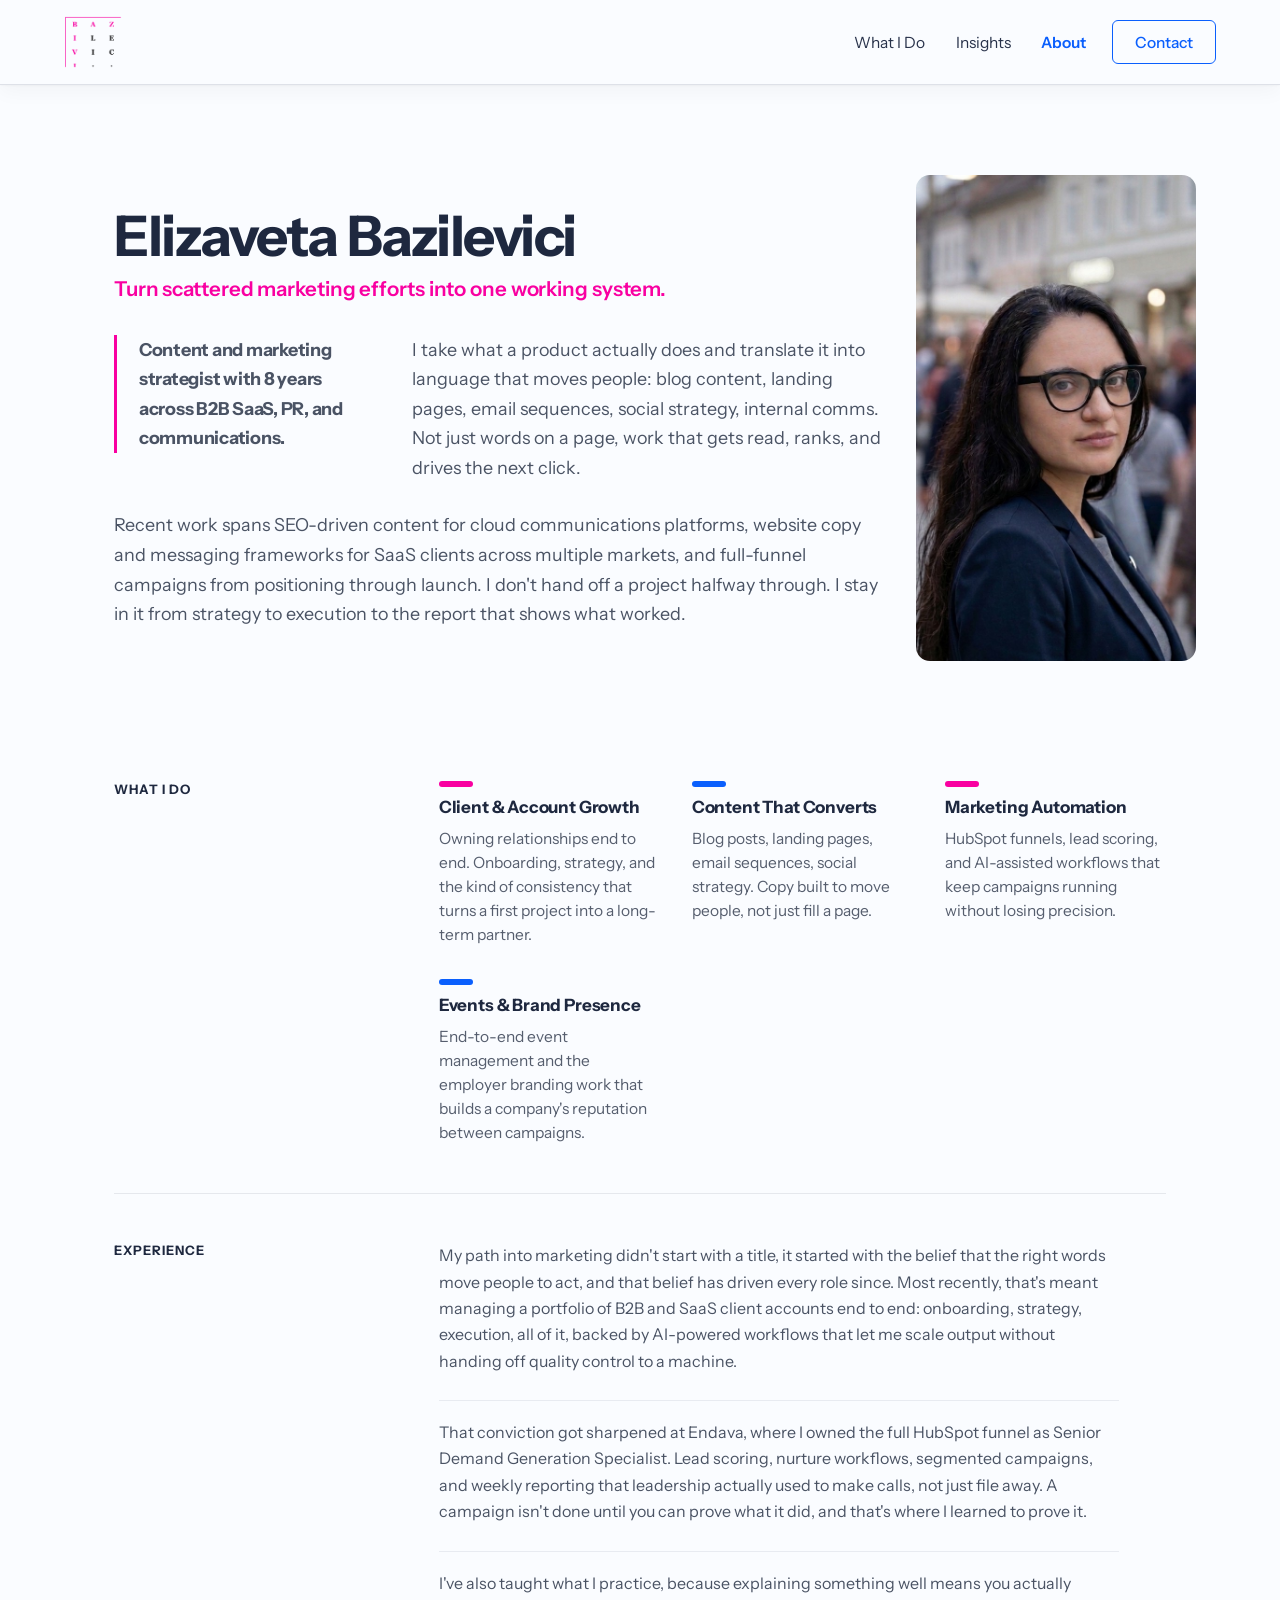
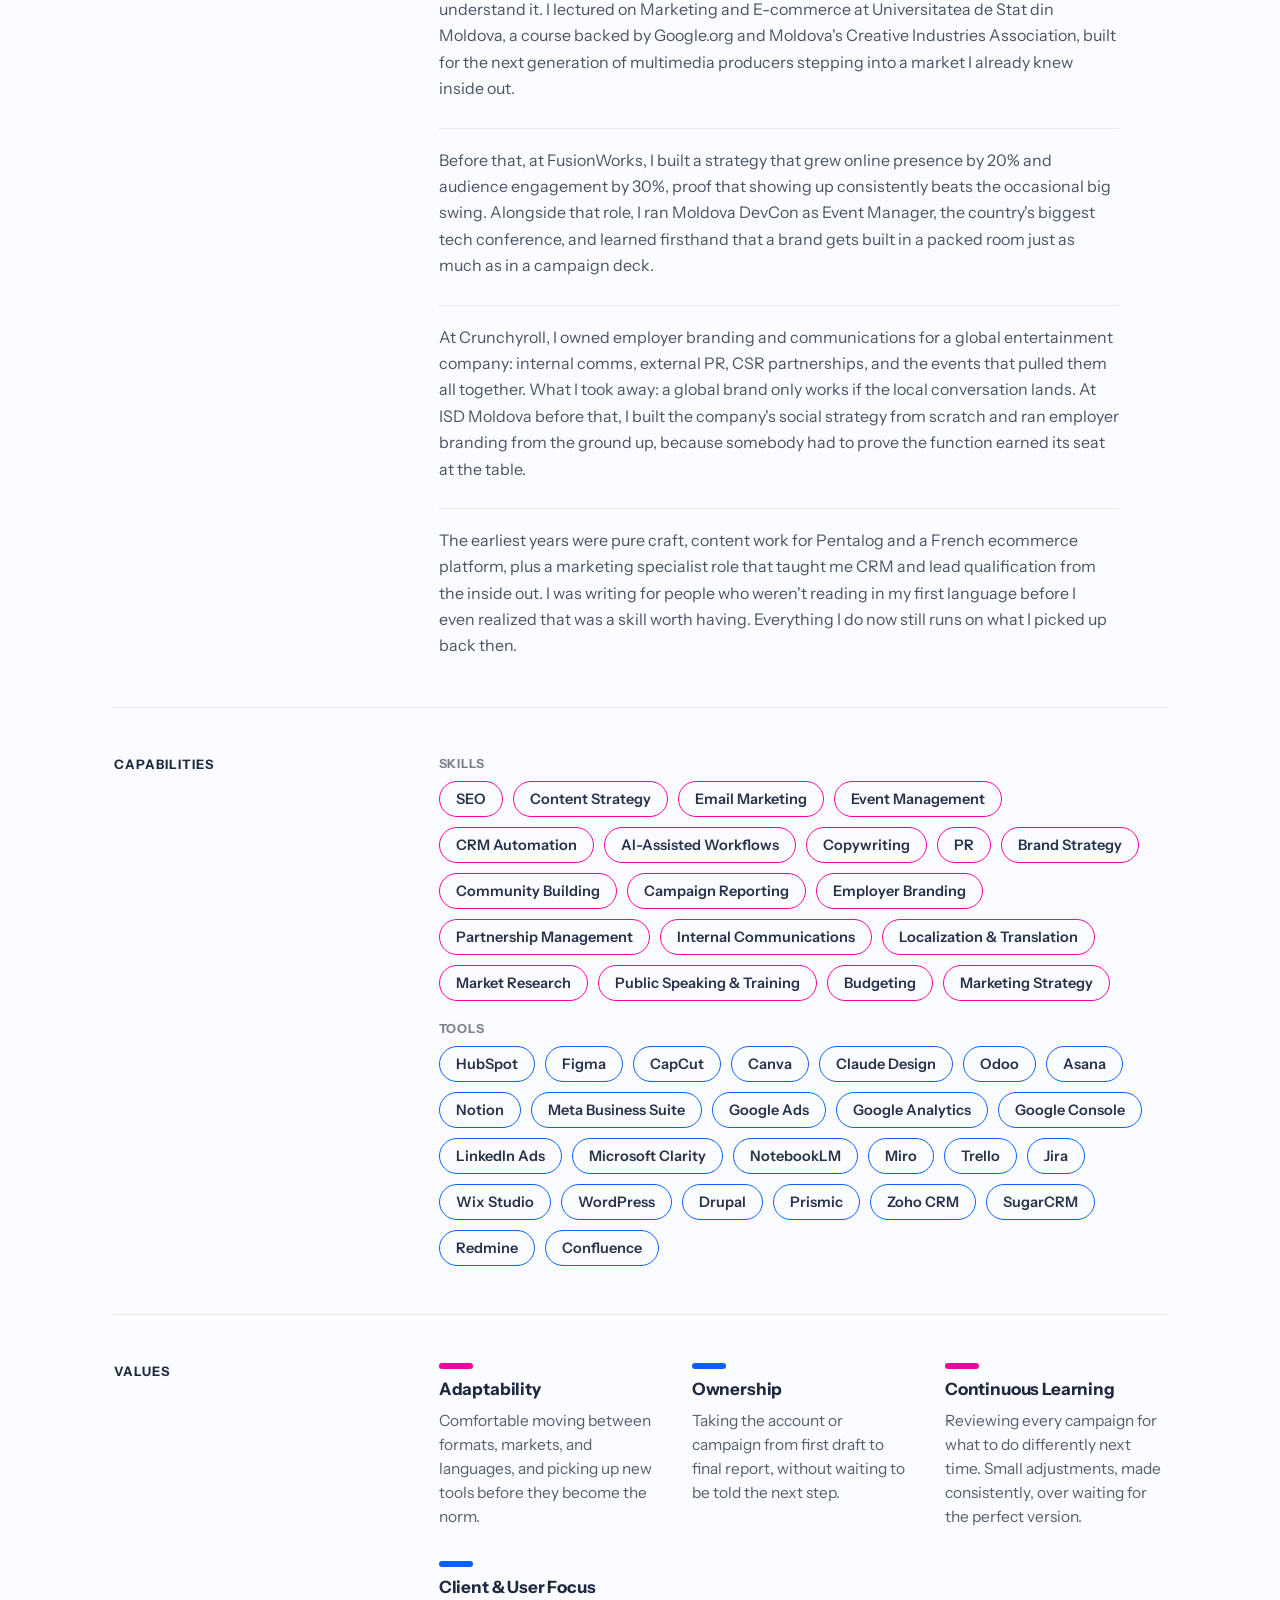
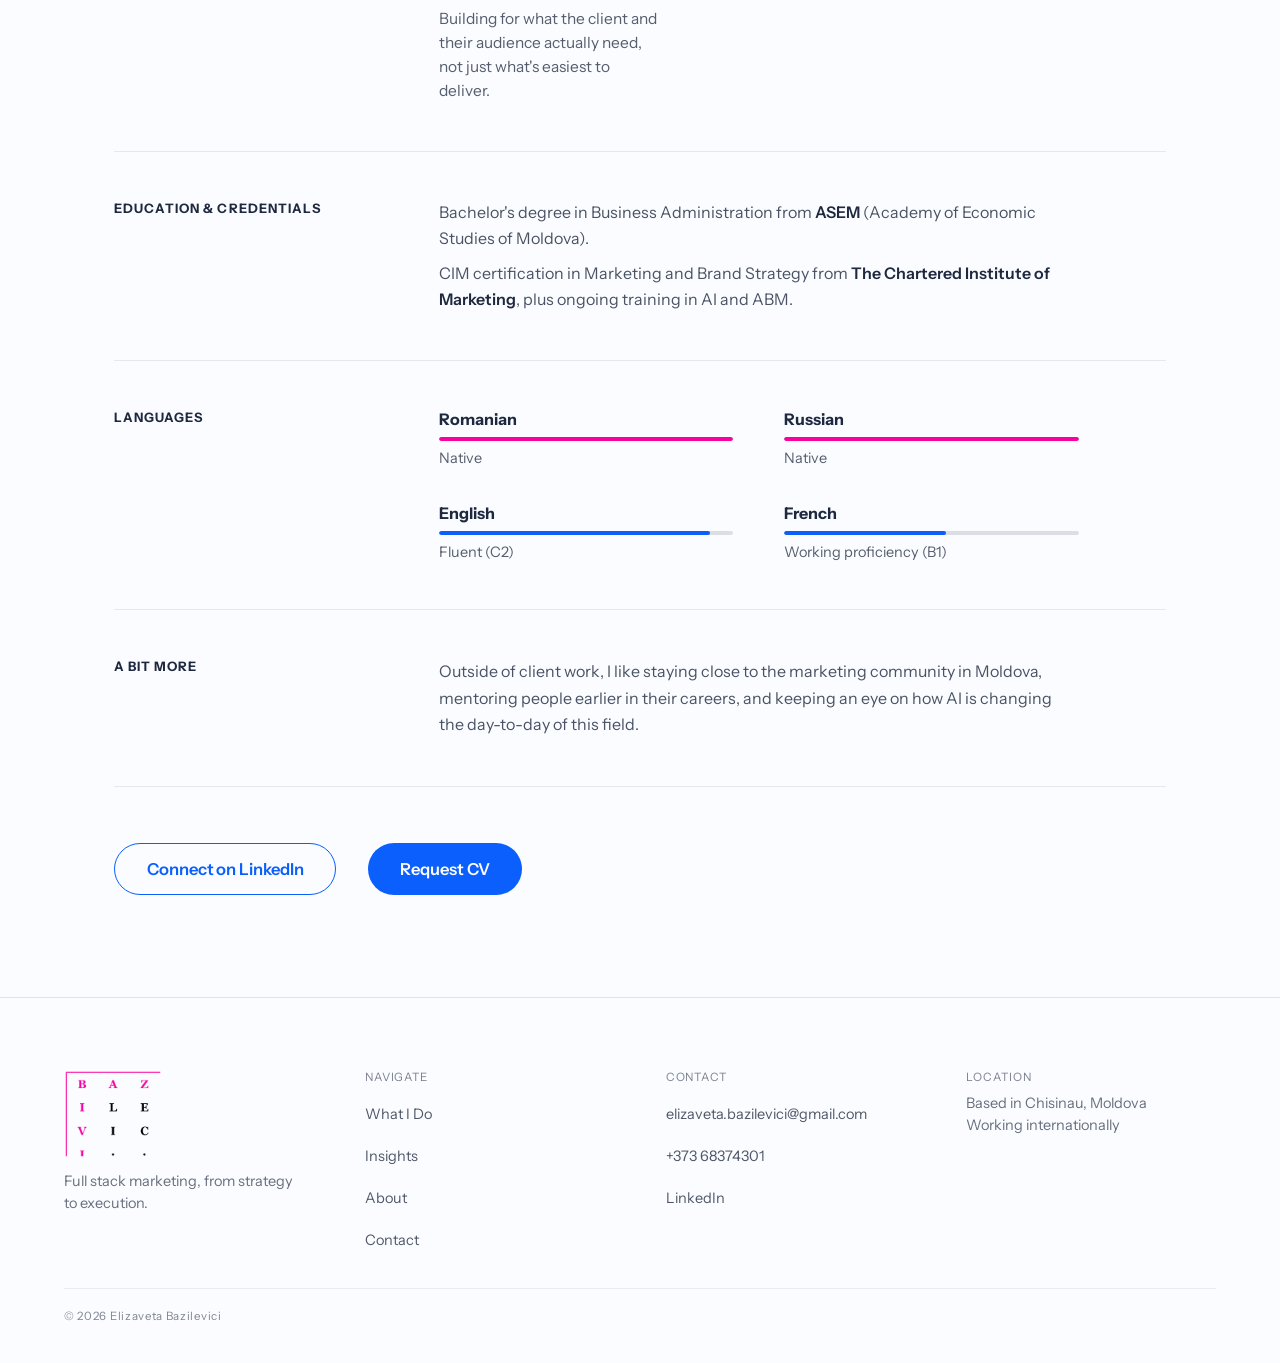
==== commit c8292caa: "Add GA4 tracking snippet to all pages Co-Authored-By: Claude Sonnet 5 <noreply@anthropic.com> Claude" ====
--- a/about.html
+++ b/about.html
@@ -1,6 +1,14 @@
 <!DOCTYPE html>
 <html lang="en">
 <head>
+<!-- Google tag (gtag.js) -->
+<script async src="https://www.googletagmanager.com/gtag/js?id=G-N7EDH8CX8M"></script>
+<script>
+  window.dataLayer = window.dataLayer || [];
+  function gtag(){dataLayer.push(arguments);}
+  gtag('js', new Date());
+  gtag('config', 'G-N7EDH8CX8M');
+</script>
 <meta charset="utf-8">
 <meta name="viewport" content="width=device-width, initial-scale=1">
 <title>About — Elizaveta Bazilevici</title>
--- a/assets/css/style.css
+++ b/assets/css/style.css
@@ -334,9 +334,17 @@
   margin: 0 auto;
   padding: clamp(48px, 6vw, 84px) var(--gutter);
   display: grid;
-  grid-template-columns: repeat(auto-fit, minmax(290px, 1fr));
+  grid-template-columns: 1fr;
   gap: clamp(24px, 2.5vw, 36px);
   align-items: start;
+}
+
+@media (min-width: 640px) {
+  .broken { grid-template-columns: repeat(2, 1fr); }
+}
+
+@media (min-width: 1024px) {
+  .broken { grid-template-columns: repeat(3, 1fr); }
 }
 
 .broken__intro {
@@ -471,6 +479,12 @@
   align-items: center;
 }
 
+@media (max-width: 768px) {
+  .services__panel {
+    grid-template-columns: 1fr;
+  }
+}
+
 .services__panel-text {
   display: flex;
   flex-direction: column;
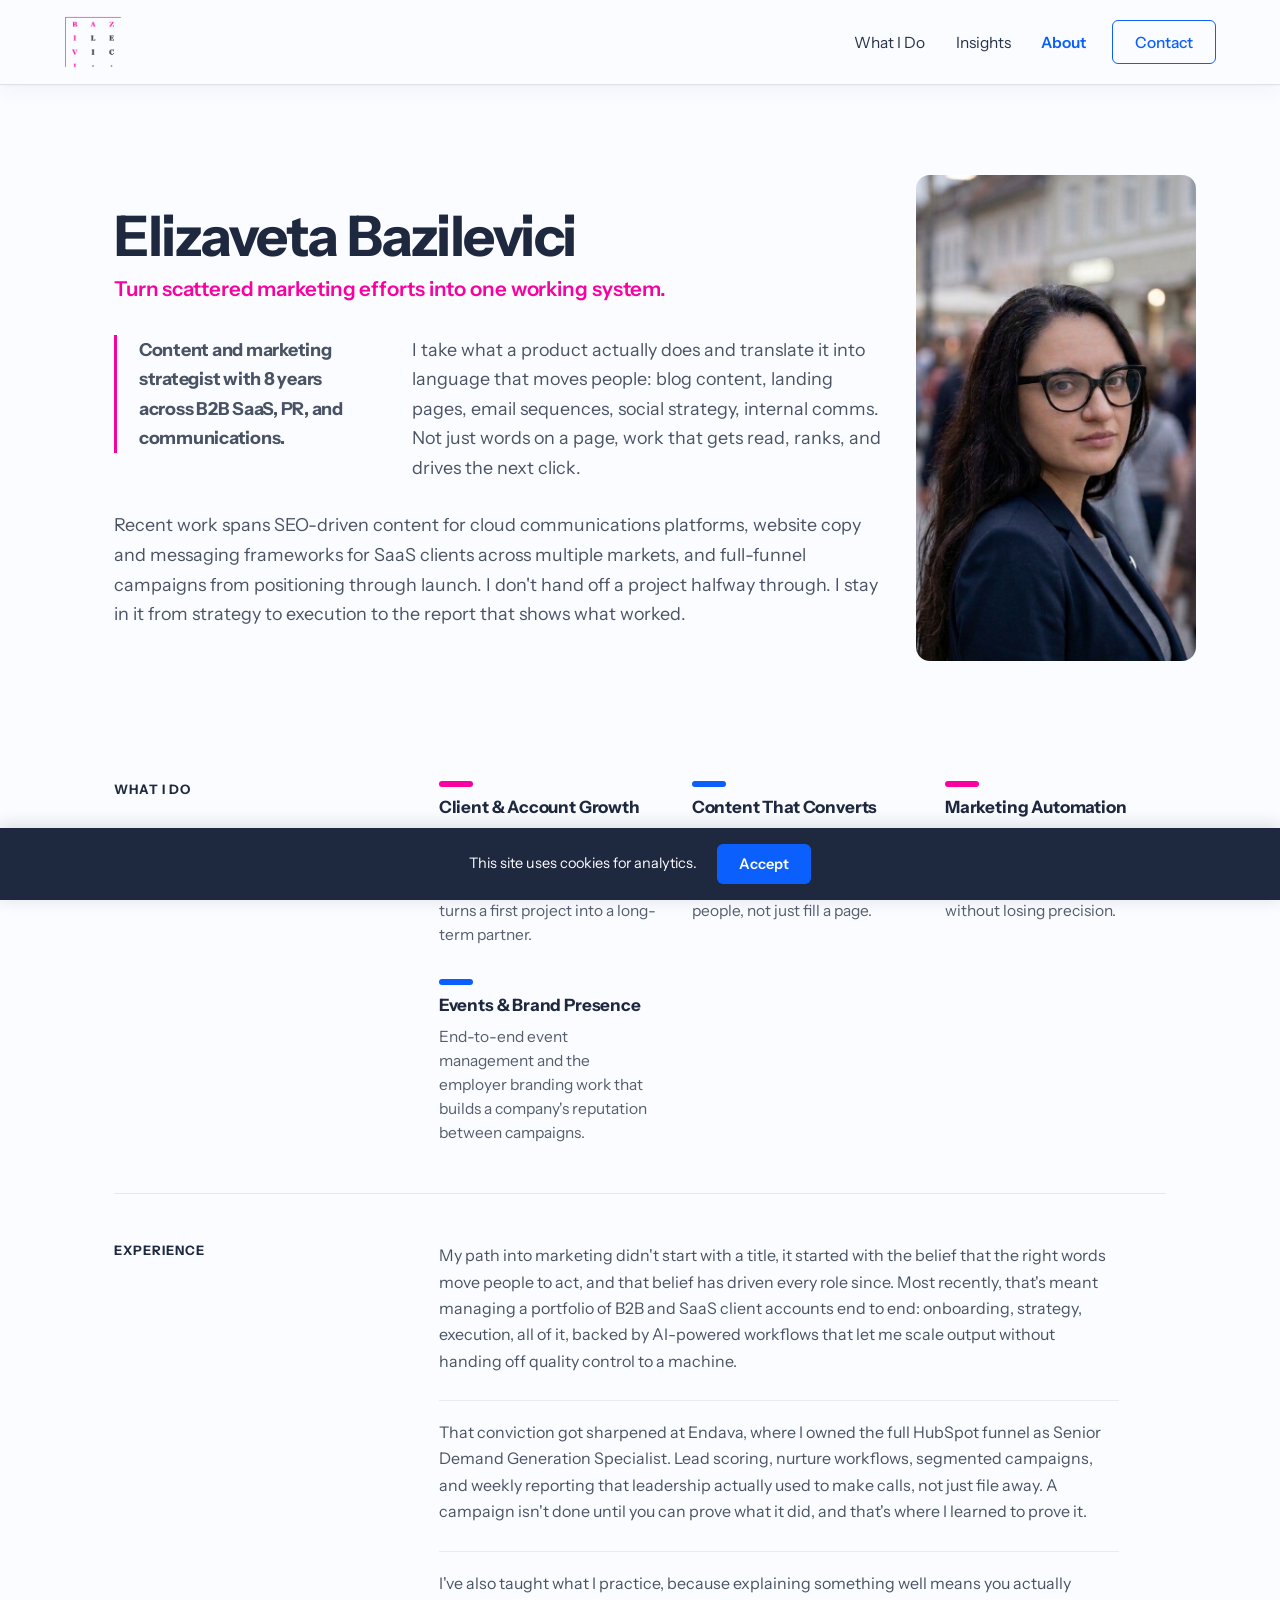
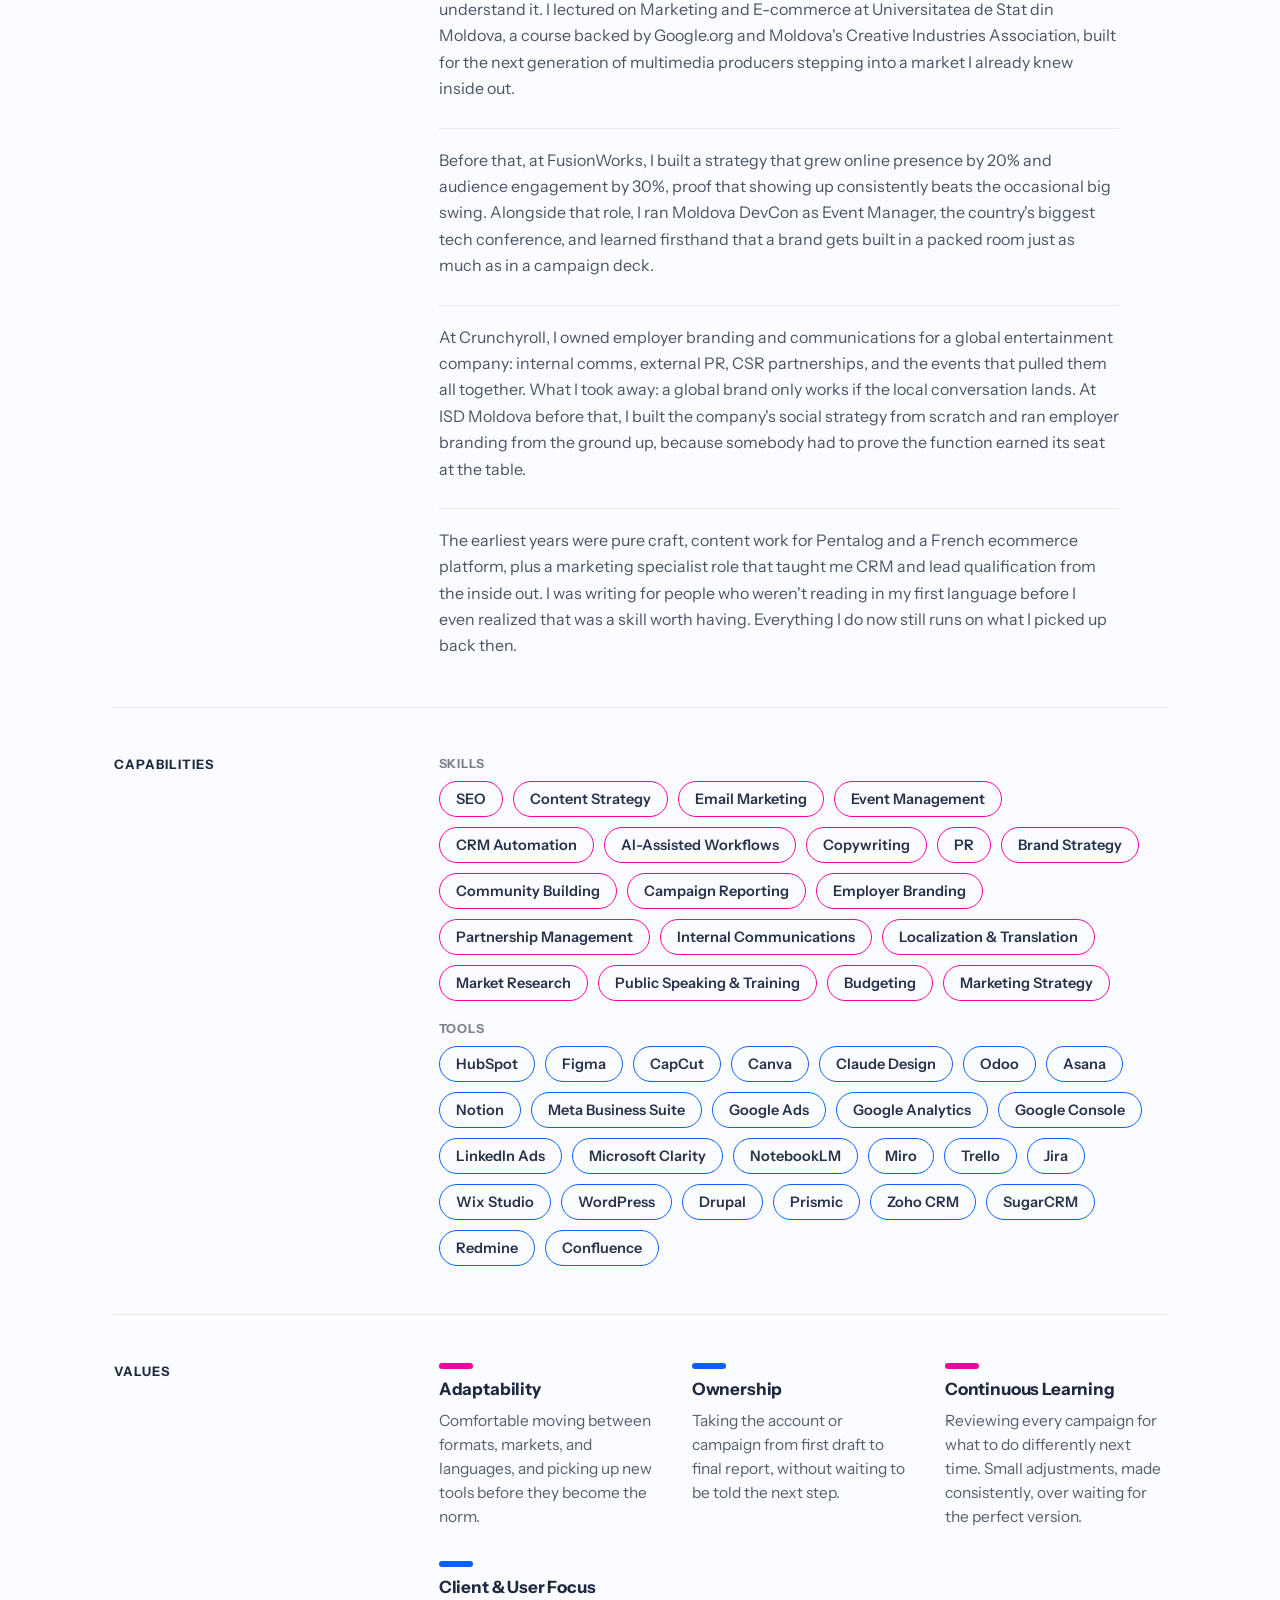
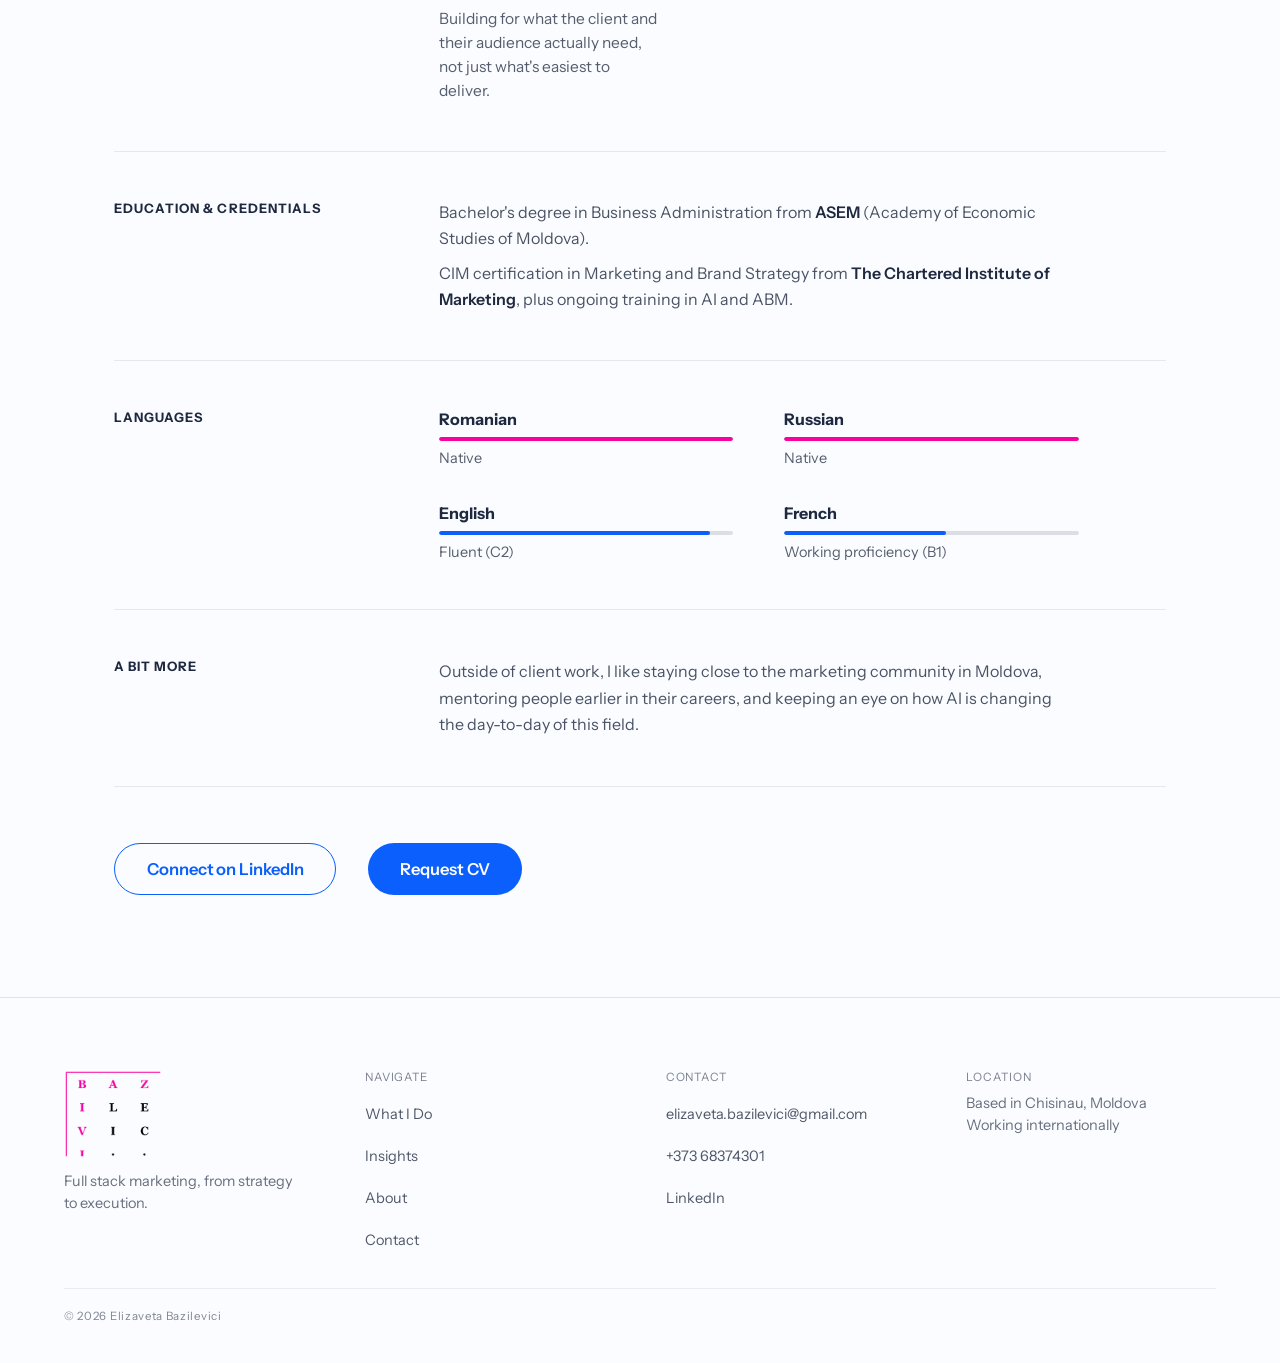
==== commit 38d8c41b: "Gate GA4 behind a cookie consent banner Remove the unconditional GA4 snippet from every page's <head" ====
--- a/about.html
+++ b/about.html
@@ -1,14 +1,6 @@
 <!DOCTYPE html>
 <html lang="en">
 <head>
-<!-- Google tag (gtag.js) -->
-<script async src="https://www.googletagmanager.com/gtag/js?id=G-N7EDH8CX8M"></script>
-<script>
-  window.dataLayer = window.dataLayer || [];
-  function gtag(){dataLayer.push(arguments);}
-  gtag('js', new Date());
-  gtag('config', 'G-N7EDH8CX8M');
-</script>
 <meta charset="utf-8">
 <meta name="viewport" content="width=device-width, initial-scale=1">
 <title>About — Elizaveta Bazilevici</title>
--- a/assets/css/style.css
+++ b/assets/css/style.css
@@ -1448,3 +1448,43 @@
 }
 .more-card__title { font-weight: 700; font-size: 17px; letter-spacing: -0.012em; margin: 0; line-height: 1.3; color: var(--ink); }
 .more-card__meta { font-size: 13px; color: oklch(0.58 0.02 265); }
+
+/* ---------- Cookie consent banner ---------- */
+
+.cookie-banner {
+  position: fixed;
+  left: 0;
+  right: 0;
+  bottom: 0;
+  z-index: 100;
+  display: flex;
+  flex-wrap: wrap;
+  align-items: center;
+  justify-content: center;
+  gap: 12px 20px;
+  padding: 16px var(--gutter);
+  background: var(--ink);
+  box-shadow: 0 -2px 16px oklch(0.28 0.045 265 / 0.16);
+}
+.cookie-banner__text {
+  margin: 0;
+  font-size: 14.5px;
+  line-height: 1.5;
+  color: var(--surface);
+}
+.cookie-banner__accept {
+  flex: none;
+  display: inline-flex;
+  align-items: center;
+  min-height: 40px;
+  padding: 0 22px;
+  border-radius: 6px;
+  border: none;
+  background: var(--blue);
+  color: var(--surface);
+  font-family: inherit;
+  font-size: 14.5px;
+  font-weight: 600;
+  cursor: pointer;
+}
+.cookie-banner__accept:hover { background: var(--blue-hover); }
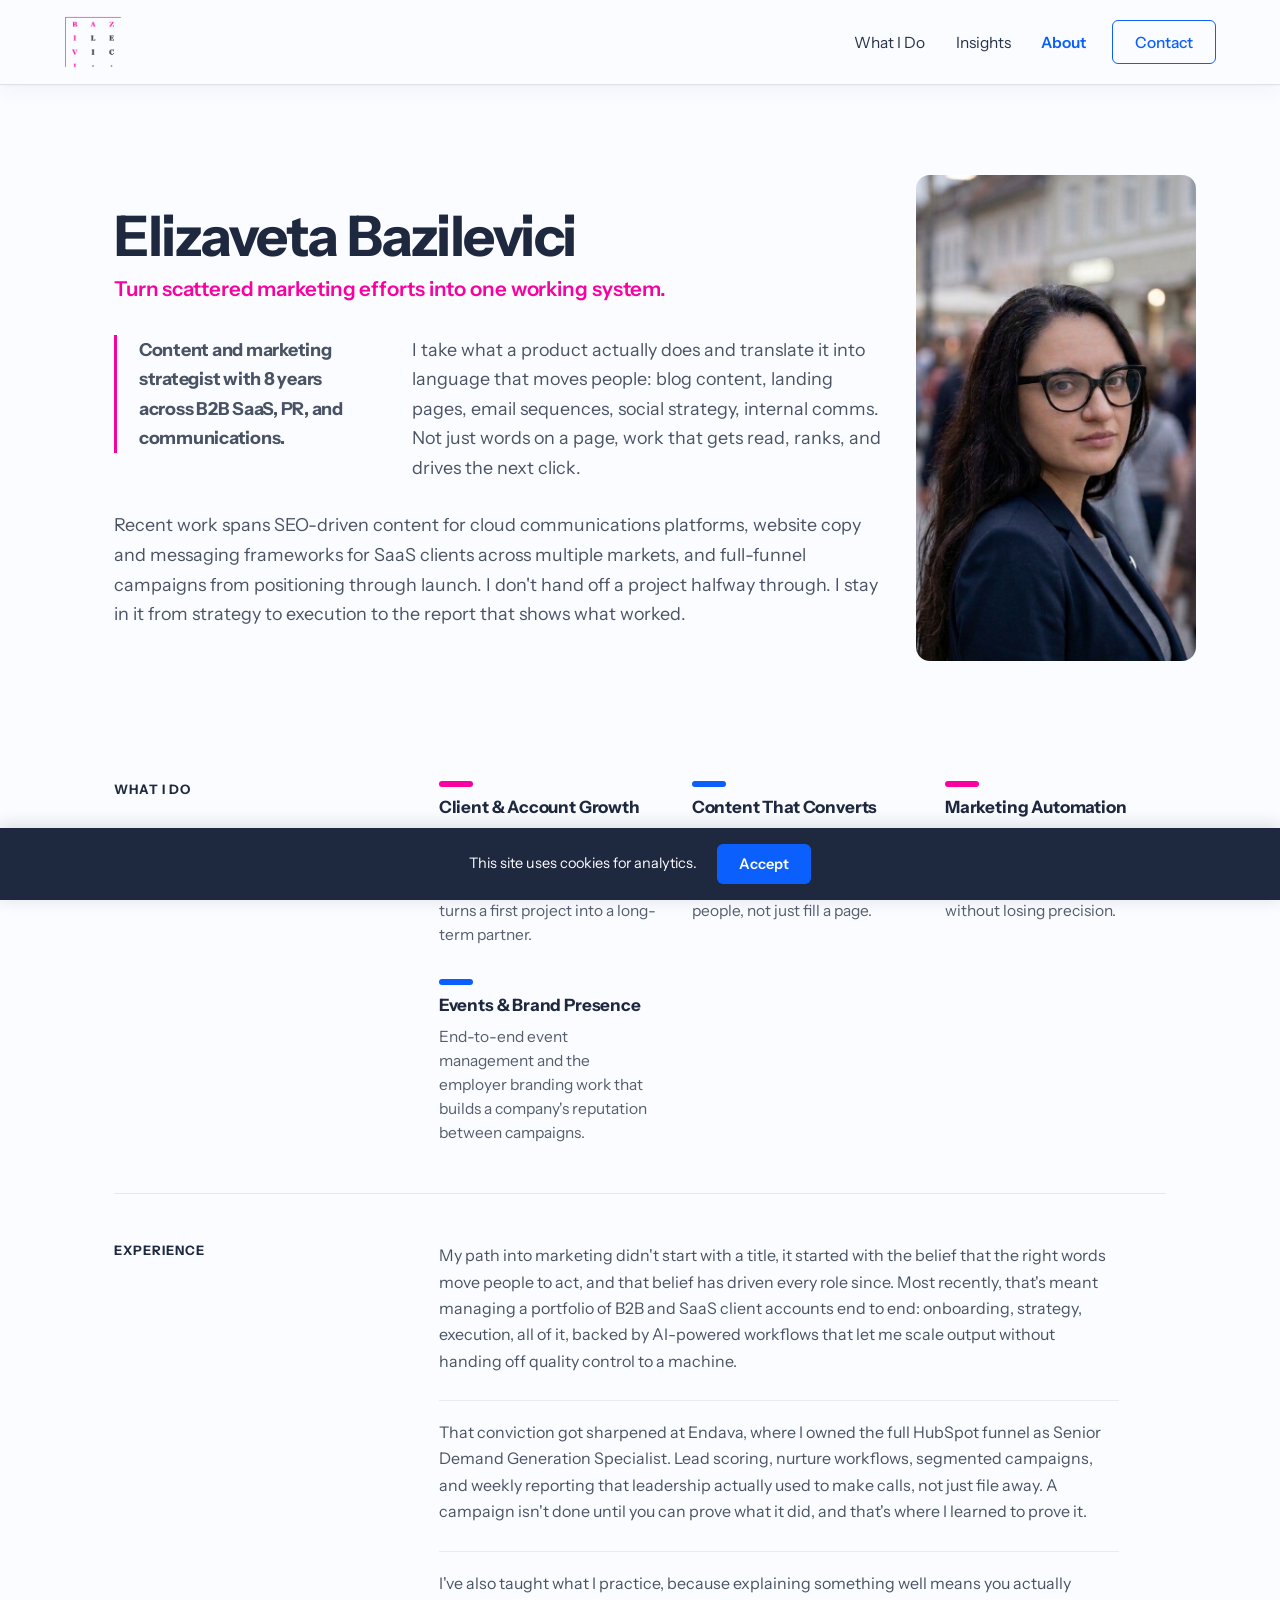
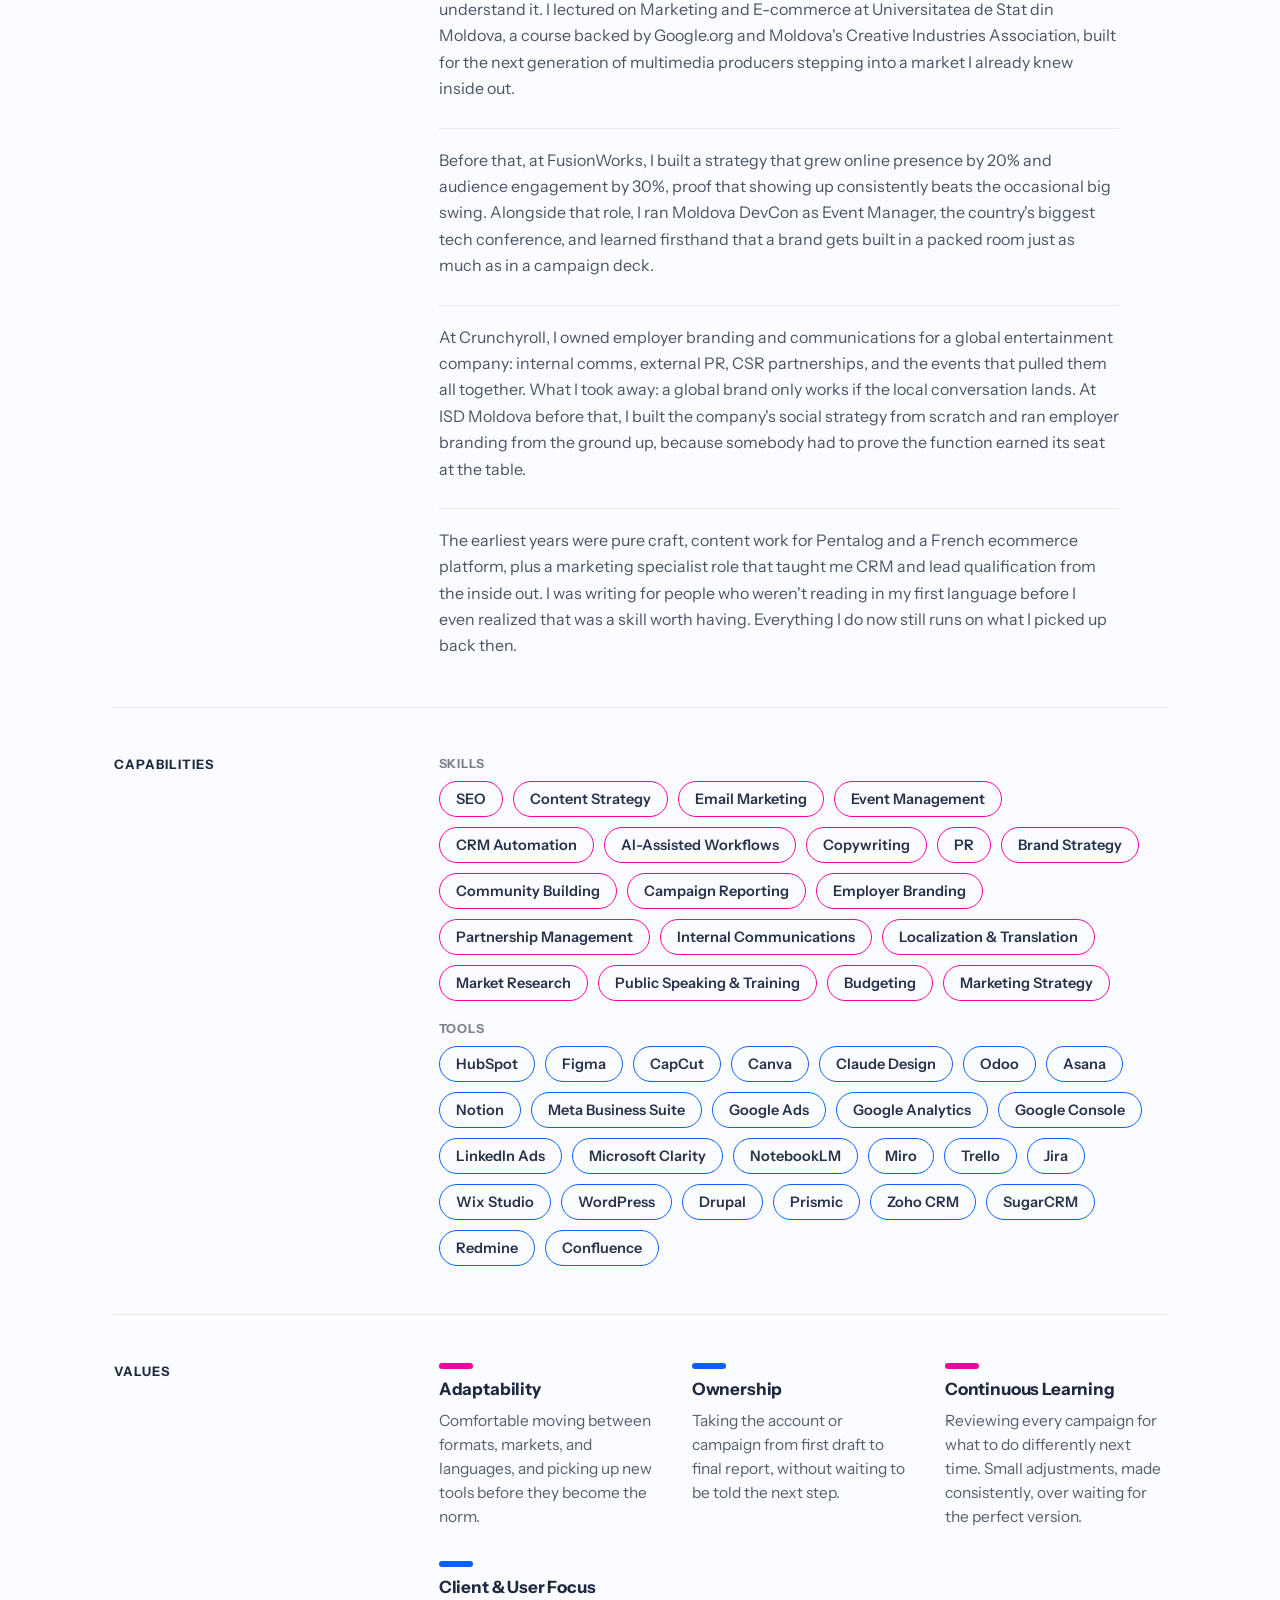
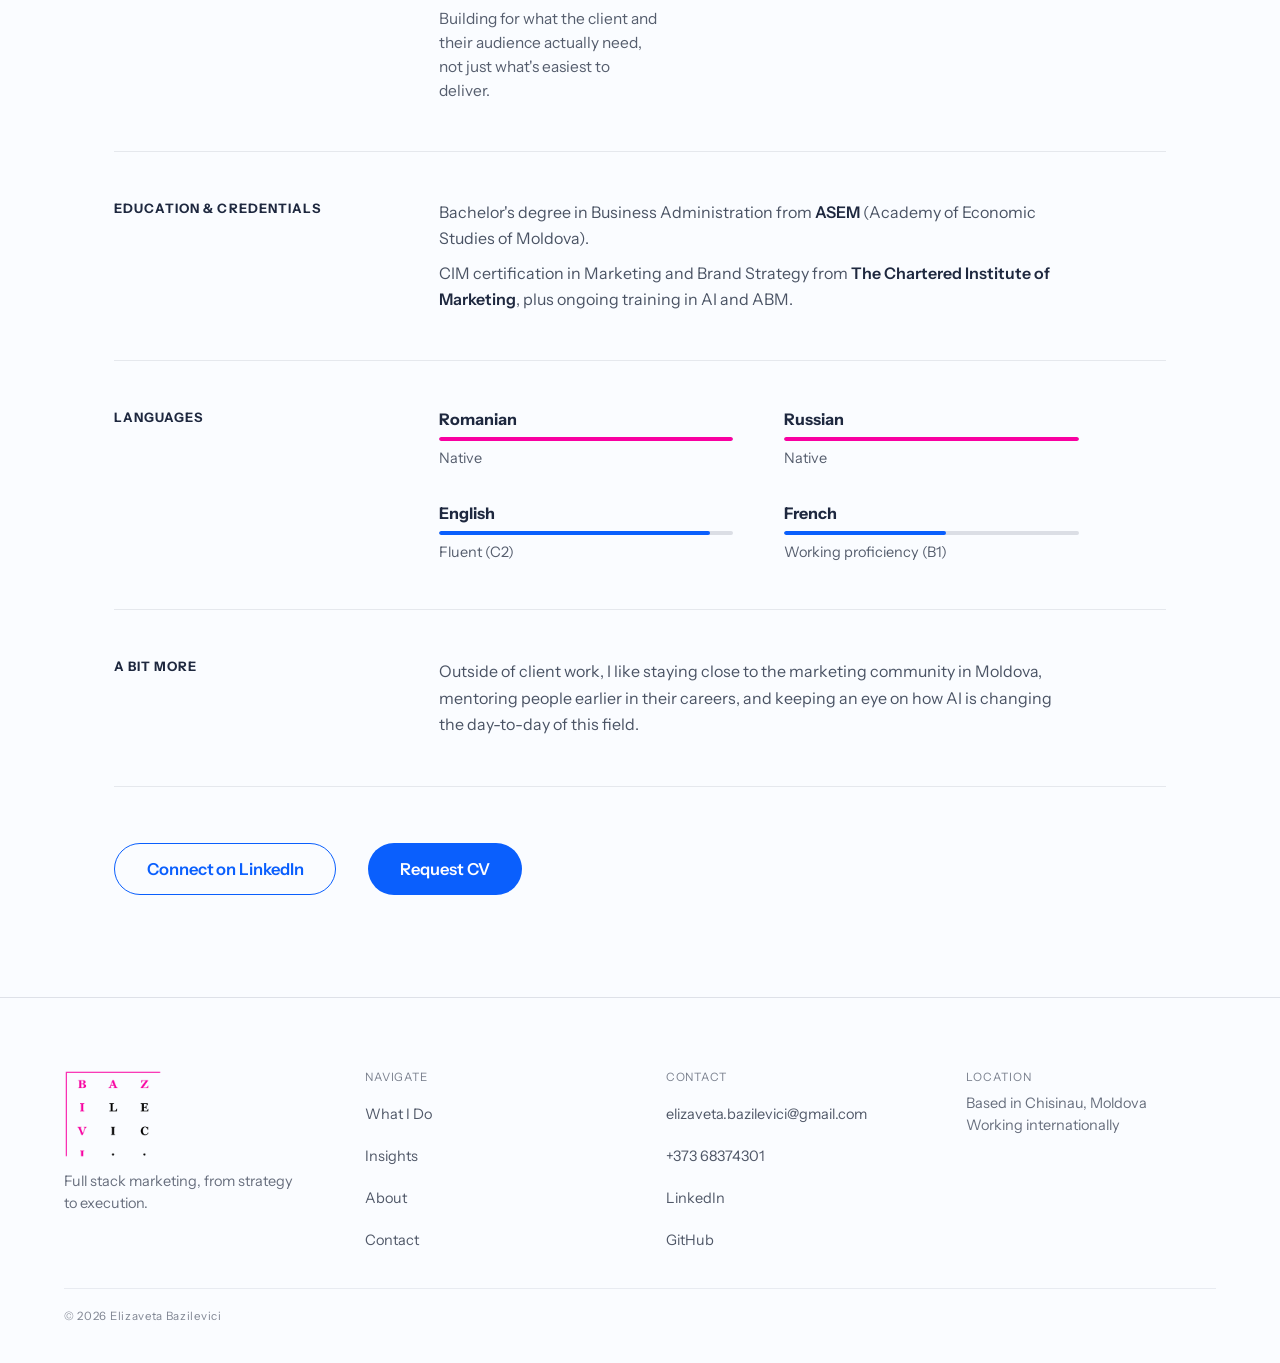
==== commit 57f33d0c: "Add GitHub profile link to footer on every page Co-Authored-By: Claude Sonnet 5 <noreply@anthropic.c" ====
--- a/about.html
+++ b/about.html
@@ -5,6 +5,15 @@
 <meta name="viewport" content="width=device-width, initial-scale=1">
 <title>About — Elizaveta Bazilevici</title>
 <meta name="description" content="Content and marketing strategist with 8 years across B2B SaaS, PR, and communications.">
+<meta property="og:title" content="About — Elizaveta Bazilevici">
+<meta property="og:description" content="Content and marketing strategist with 8 years across B2B SaaS, PR, and communications.">
+<meta property="og:image" content="https://bazilevici.com/assets/img/eb-headshot.jpg">
+<meta property="og:url" content="https://bazilevici.com/about.html">
+<meta property="og:type" content="website">
+<meta name="twitter:card" content="summary_large_image">
+<meta name="twitter:title" content="About — Elizaveta Bazilevici">
+<meta name="twitter:description" content="Content and marketing strategist with 8 years across B2B SaaS, PR, and communications.">
+<meta name="twitter:image" content="https://bazilevici.com/assets/img/eb-headshot.jpg">
 <link rel="icon" type="image/svg+xml" href="assets/img/favicon.svg">
 <link rel="preconnect" href="https://fonts.googleapis.com">
 <link rel="preconnect" href="https://fonts.gstatic.com" crossorigin>
@@ -252,6 +261,7 @@
       <a href="mailto:elizaveta.bazilevici@gmail.com">elizaveta.bazilevici@gmail.com</a>
       <a href="tel:+37368374301">+373 68374301</a>
       <a href="https://linkedin.com/in/bazilevici" target="_blank" rel="noopener noreferrer">LinkedIn</a>
+      <a href="https://github.com/elizavetabaz" target="_blank" rel="noopener noreferrer">GitHub</a>
     </div>
 
     <div class="site-footer__location">
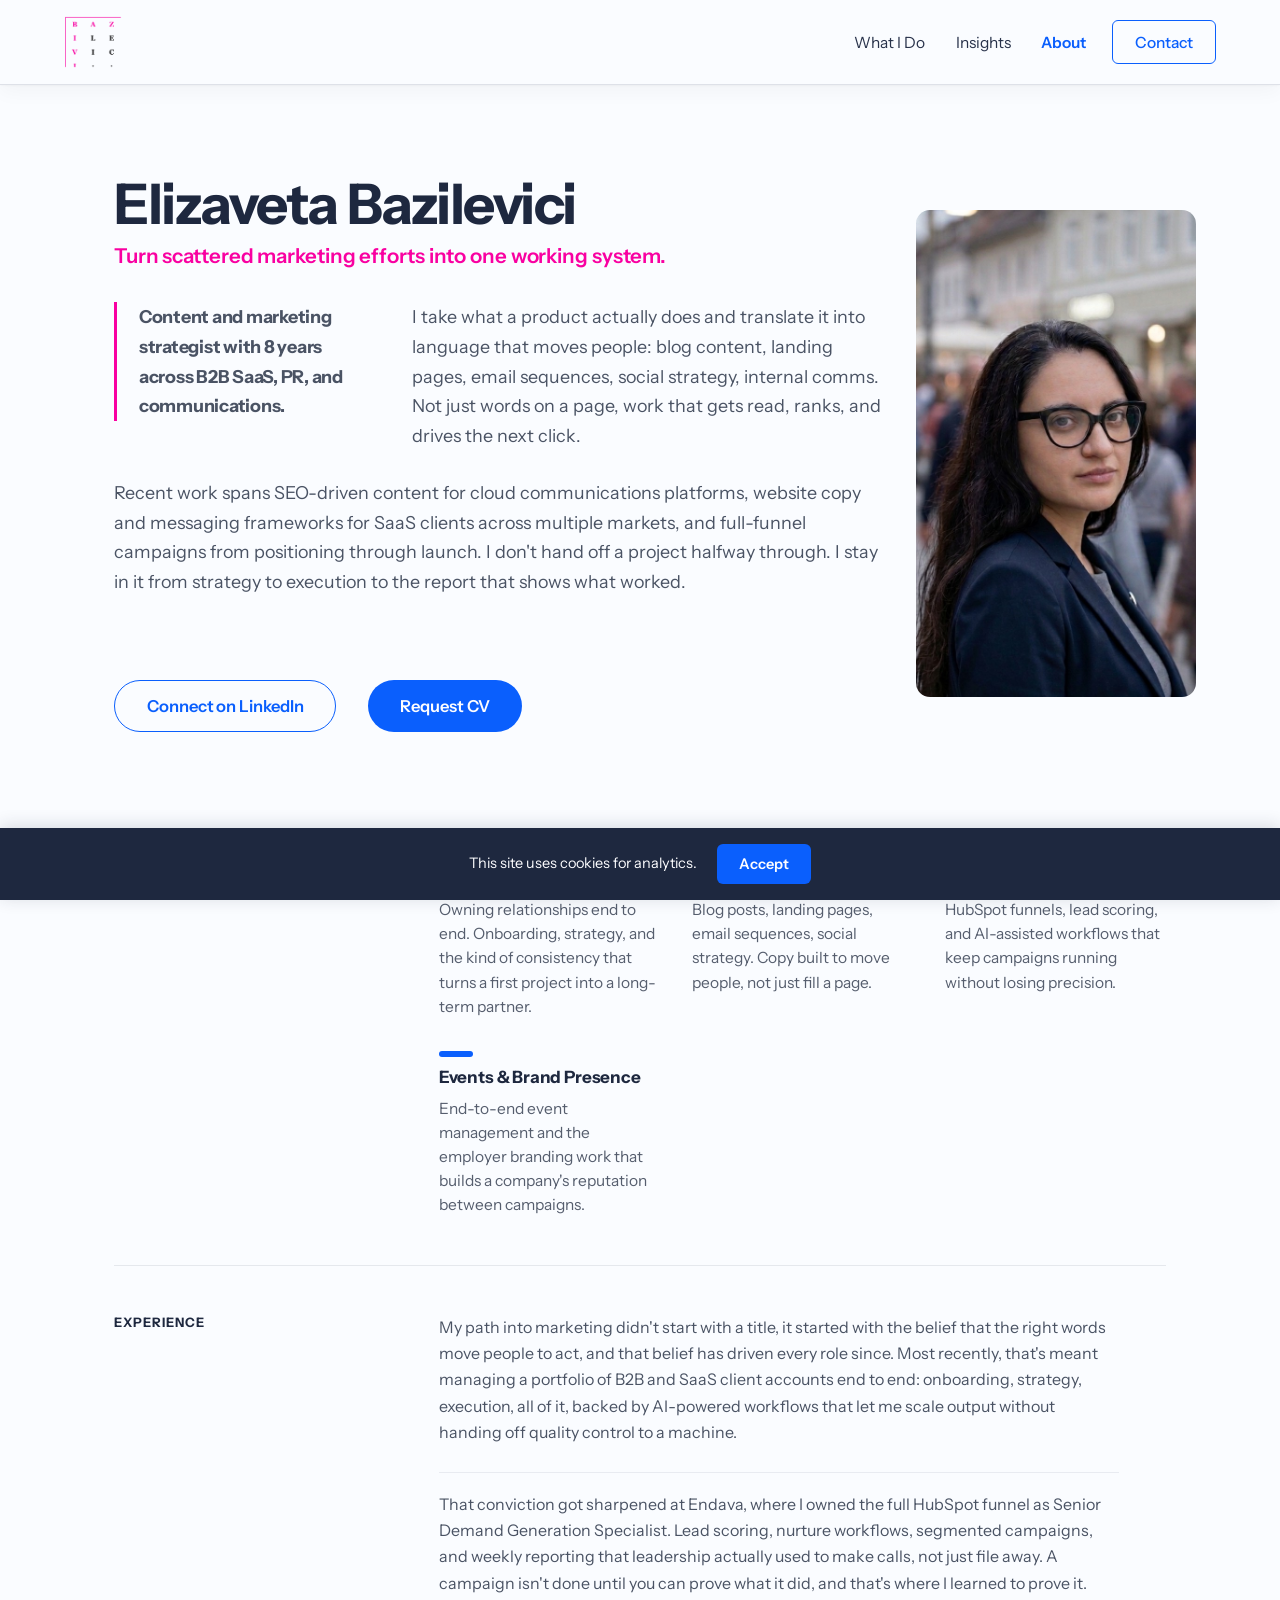
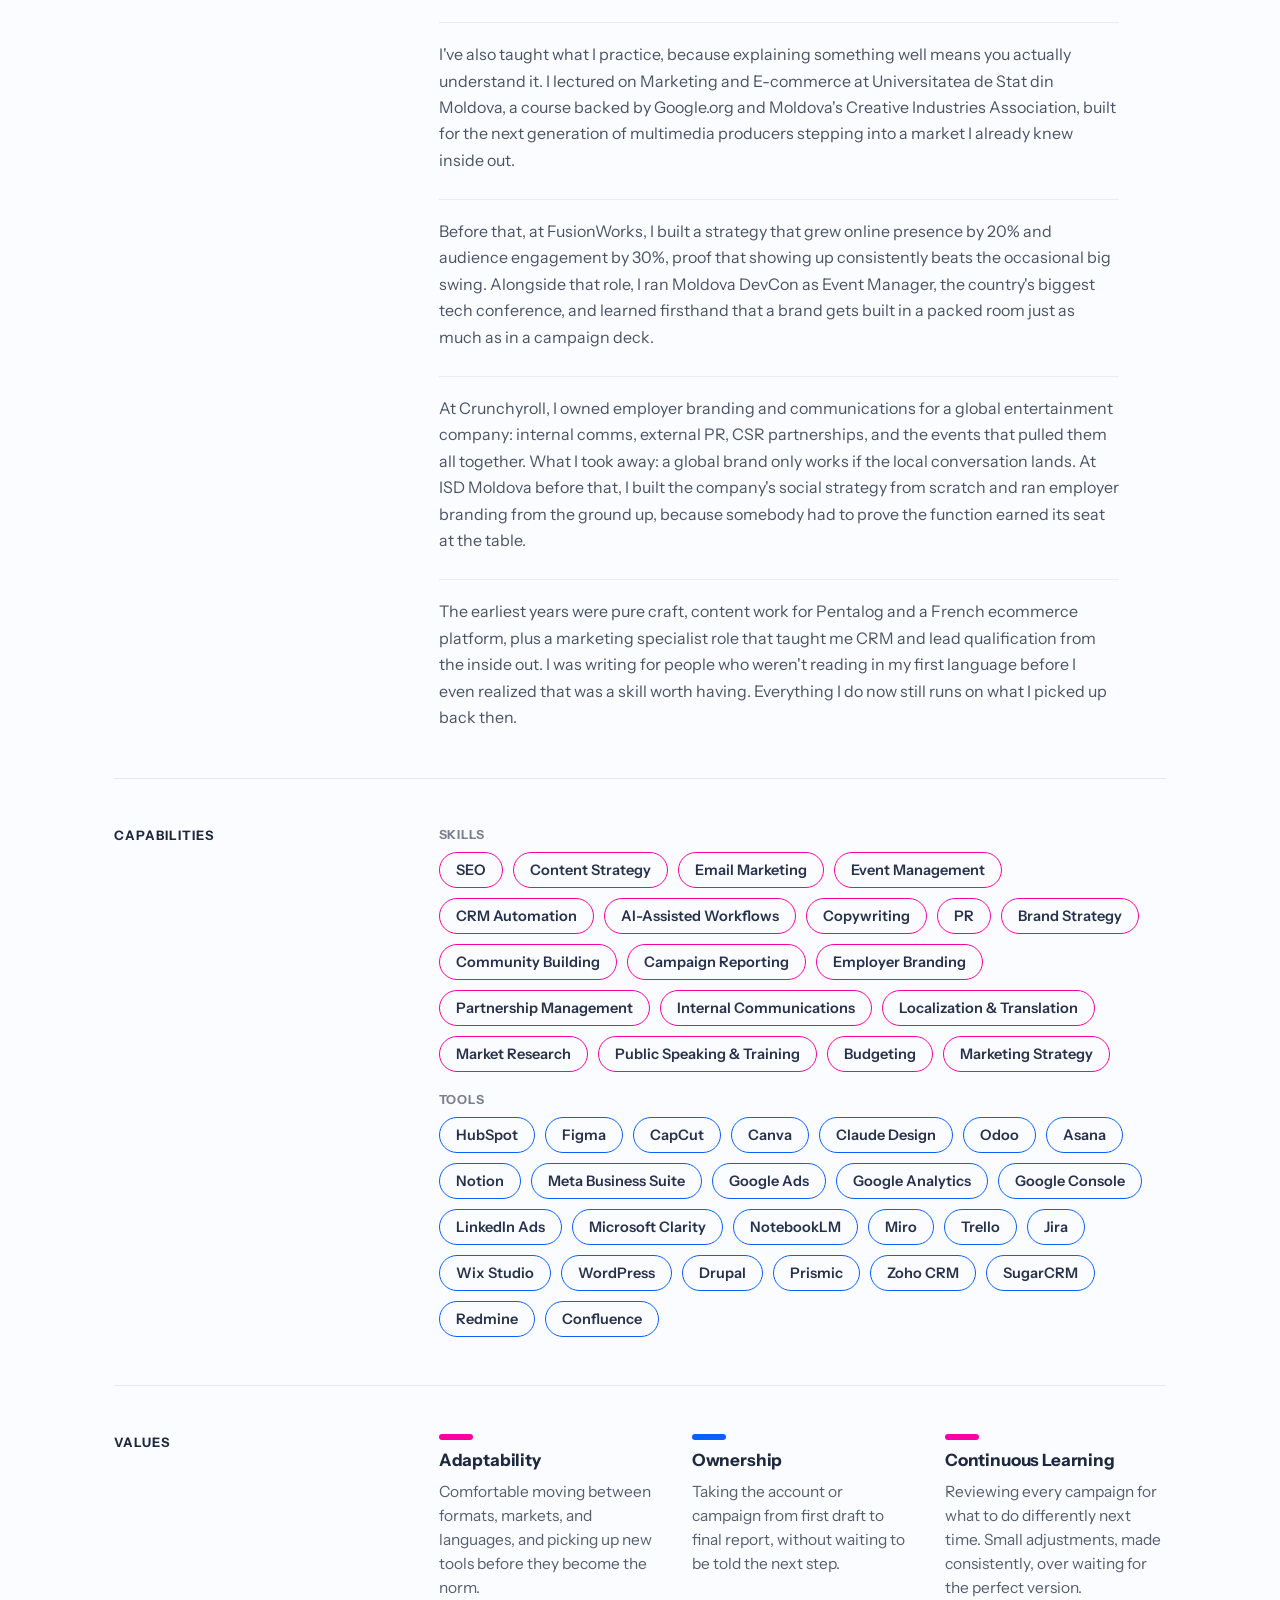
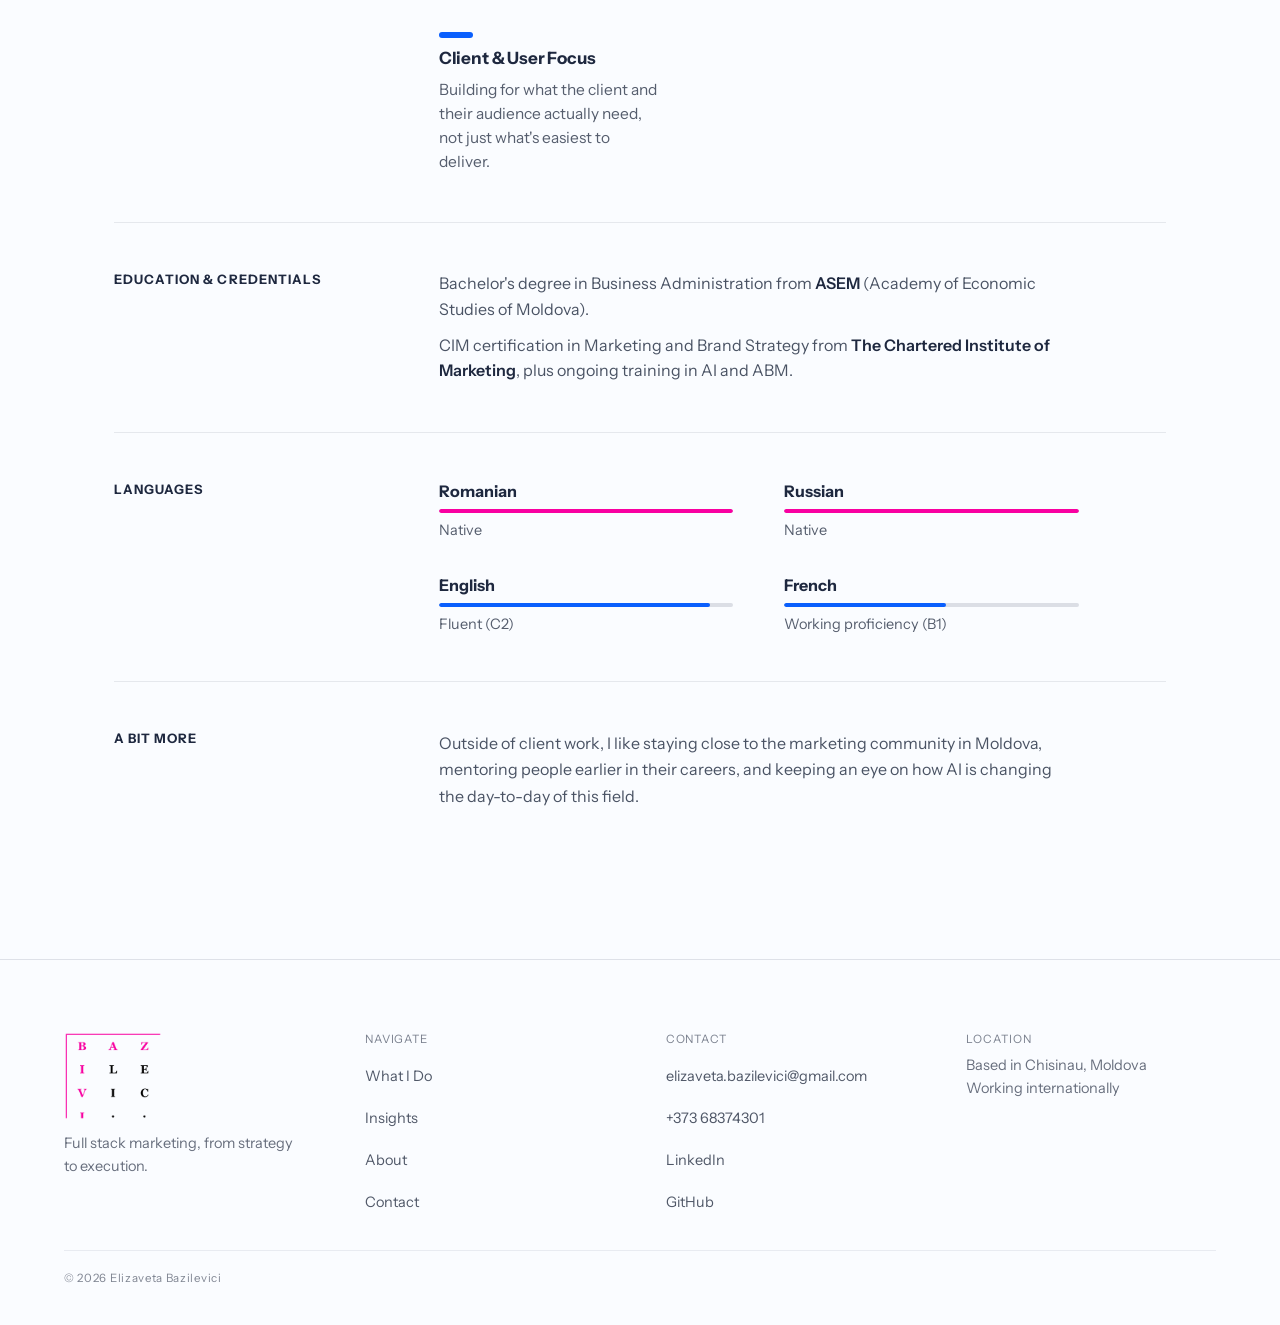
==== commit 43a24ae4: "Move CTA buttons below the hero copy on about.html Relocate "Connect on LinkedIn" and "Request CV" f" ====
--- a/about.html
+++ b/about.html
@@ -59,6 +59,10 @@
         <p>I take what a product actually does and translate it into language that moves people: blog content, landing pages, email sequences, social strategy, internal comms. Not just words on a page, work that gets read, ranks, and drives the next click.</p>
       </div>
       <p>Recent work spans SEO-driven content for cloud communications platforms, website copy and messaging frameworks for SaaS clients across multiple markets, and full-funnel campaigns from positioning through launch. I don't hand off a project halfway through. I stay in it from strategy to execution to the report that shows what worked.</p>
+      <div class="about-cta-row">
+        <a href="https://linkedin.com/in/bazilevici" target="_blank" rel="noopener noreferrer" class="btn-outline-pill">Connect on LinkedIn</a>
+        <a href="mailto:elizaveta.bazilevici@gmail.com" class="btn-solid-pill">Request CV</a>
+      </div>
     </div>
   </div>
   <div class="about-hero__photo">
@@ -234,11 +238,6 @@
     </div>
   </div>
 
-  <div class="about-cta-row">
-    <a href="https://linkedin.com/in/bazilevici" target="_blank" rel="noopener noreferrer" class="btn-outline-pill">Connect on LinkedIn</a>
-    <a href="mailto:elizaveta.bazilevici@gmail.com" class="btn-solid-pill">Request CV</a>
-  </div>
-
 </section>
 
 <footer class="site-footer">
--- a/assets/css/style.css
+++ b/assets/css/style.css
@@ -337,6 +337,7 @@
   grid-template-columns: 1fr;
   gap: clamp(24px, 2.5vw, 36px);
   align-items: start;
+  scroll-margin-top: 88px;
 }
 
 @media (min-width: 640px) {
@@ -537,6 +538,7 @@
   max-width: var(--max-width);
   margin: 0 auto;
   padding: 0 var(--gutter) clamp(48px, 6vw, 84px);
+  scroll-margin-top: 88px;
 }
 
 .work-grid {
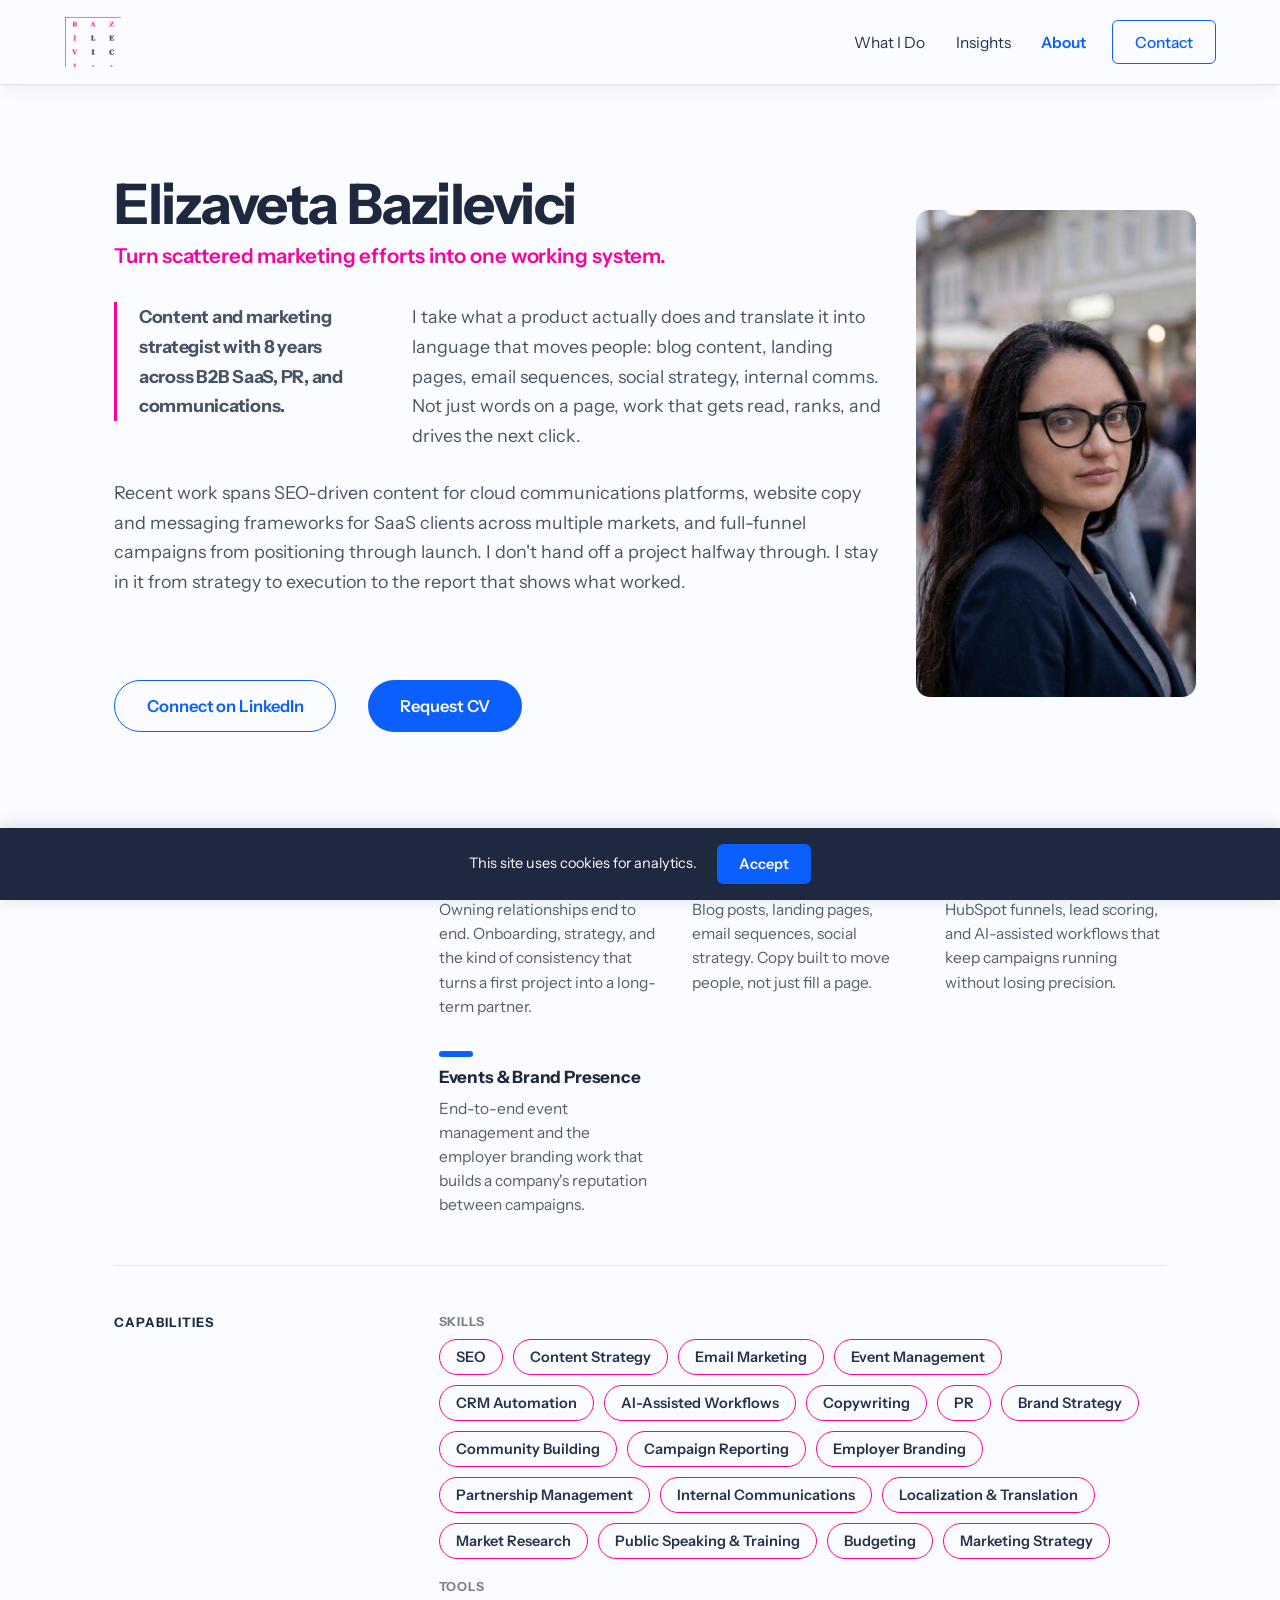
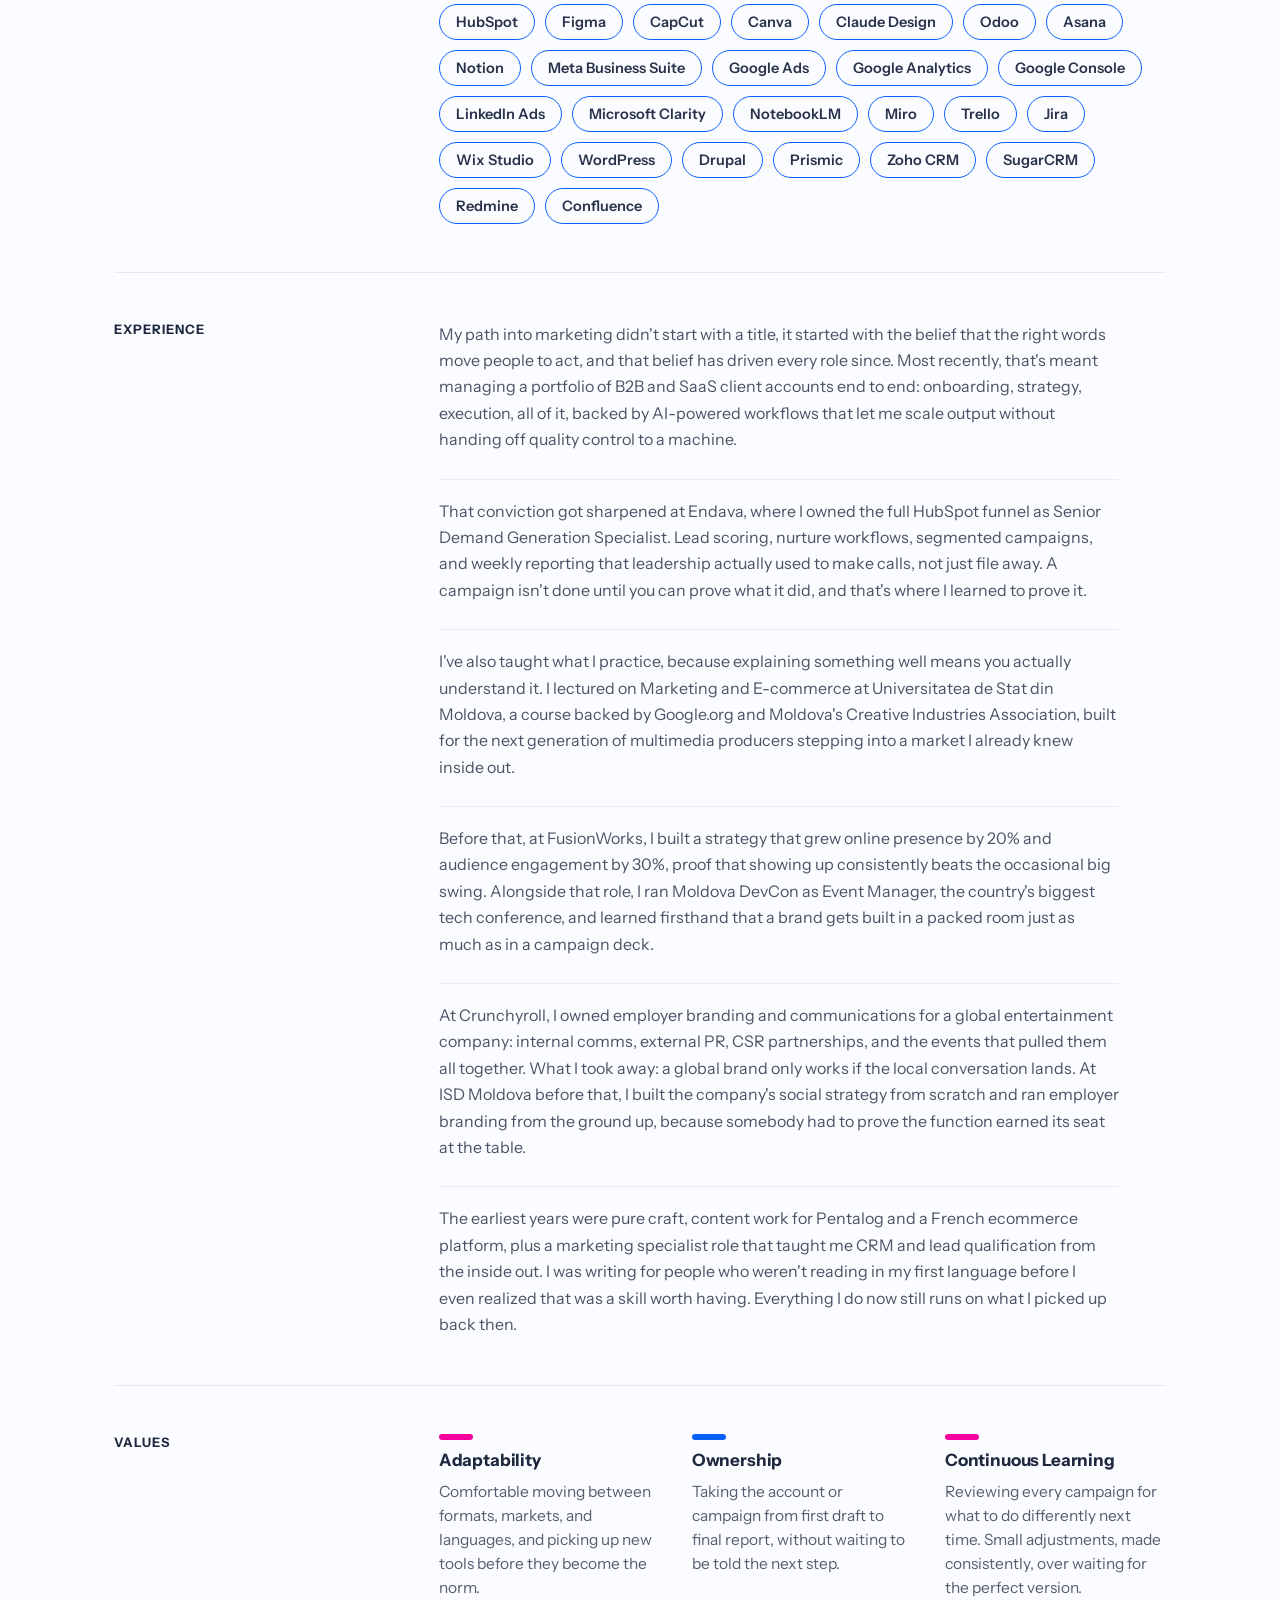
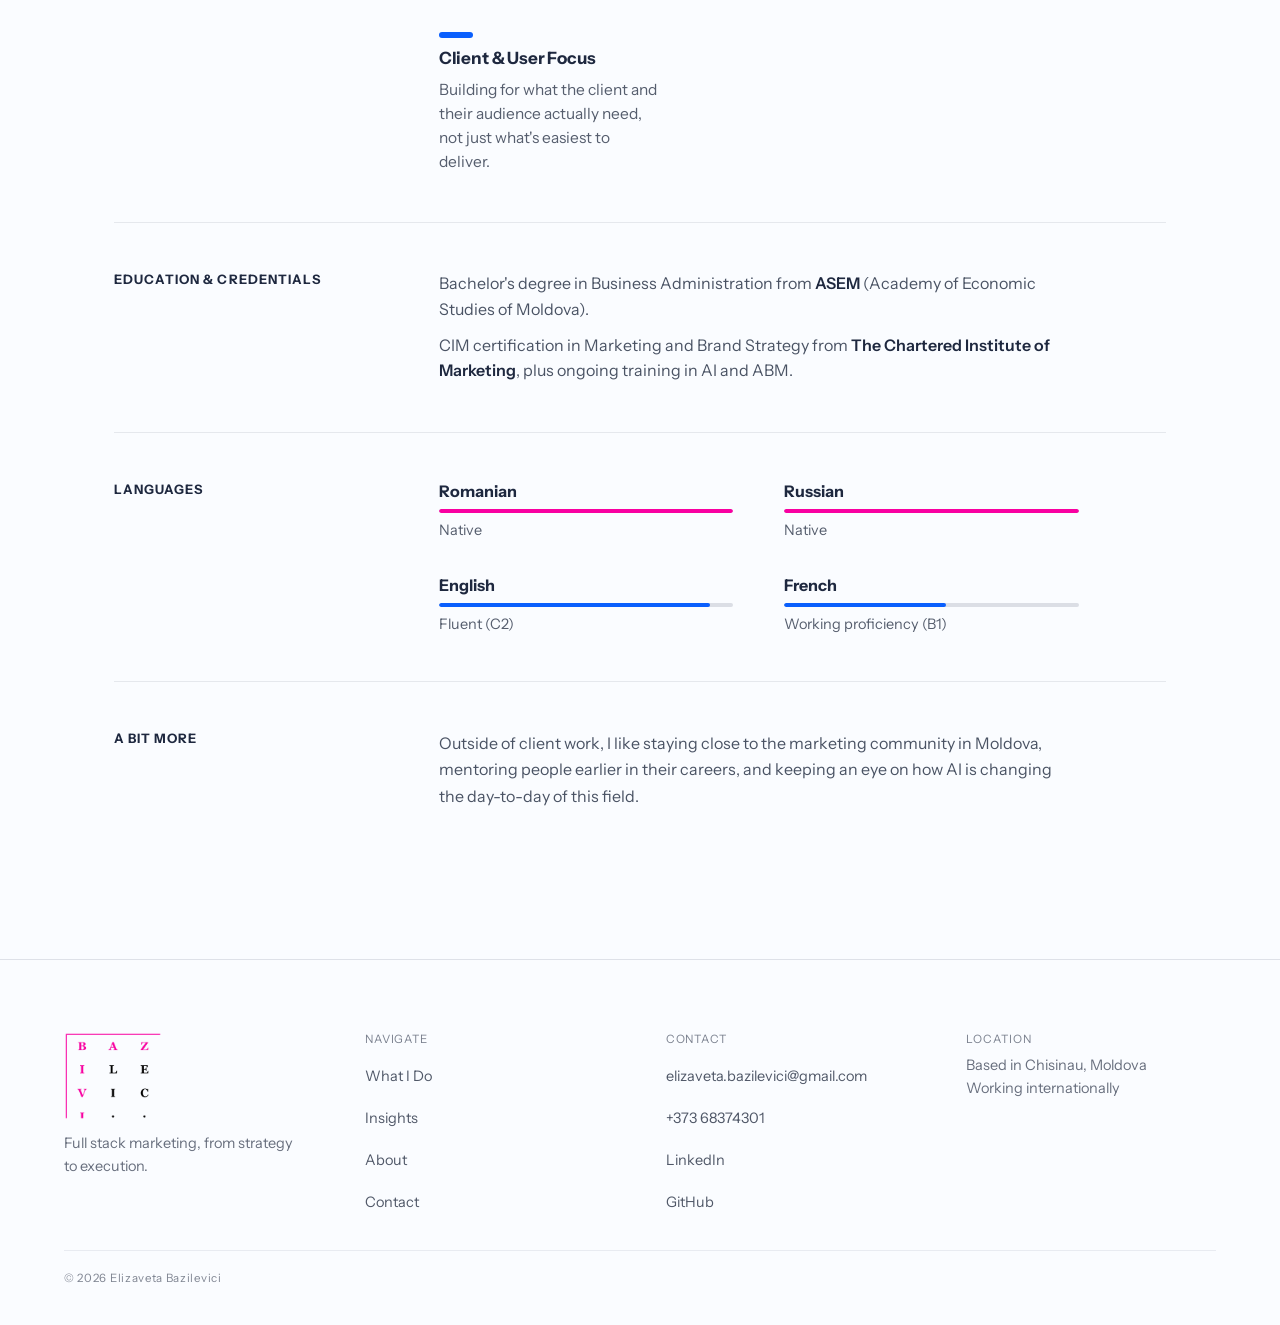
==== commit fd8fb9e9: "Reorder about.html sections: Capabilities directly after What I Do Moves the Capabilities row (Skill" ====
--- a/about.html
+++ b/about.html
@@ -95,18 +95,6 @@
         <h3>Events &amp; Brand Presence</h3>
         <p>End-to-end event management and the employer branding work that builds a company's reputation between campaigns.</p>
       </div>
-    </div>
-  </div>
-
-  <div class="about-row">
-    <div class="about-label-col">Experience</div>
-    <div class="about-experience">
-      <div><p>My path into marketing didn't start with a title, it started with the belief that the right words move people to act, and that belief has driven every role since. Most recently, that's meant managing a portfolio of B2B and SaaS client accounts end to end: onboarding, strategy, execution, all of it, backed by AI-powered workflows that let me scale output without handing off quality control to a machine.</p></div>
-      <div><p>That conviction got sharpened at Endava, where I owned the full HubSpot funnel as Senior Demand Generation Specialist. Lead scoring, nurture workflows, segmented campaigns, and weekly reporting that leadership actually used to make calls, not just file away. A campaign isn't done until you can prove what it did, and that's where I learned to prove it.</p></div>
-      <div><p>I've also taught what I practice, because explaining something well means you actually understand it. I lectured on Marketing and E-commerce at Universitatea de Stat din Moldova, a course backed by Google.org and Moldova's Creative Industries Association, built for the next generation of multimedia producers stepping into a market I already knew inside out.</p></div>
-      <div><p>Before that, at FusionWorks, I built a strategy that grew online presence by 20% and audience engagement by 30%, proof that showing up consistently beats the occasional big swing. Alongside that role, I ran Moldova DevCon as Event Manager, the country's biggest tech conference, and learned firsthand that a brand gets built in a packed room just as much as in a campaign deck.</p></div>
-      <div><p>At Crunchyroll, I owned employer branding and communications for a global entertainment company: internal comms, external PR, CSR partnerships, and the events that pulled them all together. What I took away: a global brand only works if the local conversation lands. At ISD Moldova before that, I built the company's social strategy from scratch and ran employer branding from the ground up, because somebody had to prove the function earned its seat at the table.</p></div>
-      <div><p>The earliest years were pure craft, content work for Pentalog and a French ecommerce platform, plus a marketing specialist role that taught me CRM and lead qualification from the inside out. I was writing for people who weren't reading in my first language before I even realized that was a skill worth having. Everything I do now still runs on what I picked up back then.</p></div>
     </div>
   </div>
 
@@ -172,6 +160,18 @@
   </div>
 
   <div class="about-row">
+    <div class="about-label-col">Experience</div>
+    <div class="about-experience">
+      <div><p>My path into marketing didn't start with a title, it started with the belief that the right words move people to act, and that belief has driven every role since. Most recently, that's meant managing a portfolio of B2B and SaaS client accounts end to end: onboarding, strategy, execution, all of it, backed by AI-powered workflows that let me scale output without handing off quality control to a machine.</p></div>
+      <div><p>That conviction got sharpened at Endava, where I owned the full HubSpot funnel as Senior Demand Generation Specialist. Lead scoring, nurture workflows, segmented campaigns, and weekly reporting that leadership actually used to make calls, not just file away. A campaign isn't done until you can prove what it did, and that's where I learned to prove it.</p></div>
+      <div><p>I've also taught what I practice, because explaining something well means you actually understand it. I lectured on Marketing and E-commerce at Universitatea de Stat din Moldova, a course backed by Google.org and Moldova's Creative Industries Association, built for the next generation of multimedia producers stepping into a market I already knew inside out.</p></div>
+      <div><p>Before that, at FusionWorks, I built a strategy that grew online presence by 20% and audience engagement by 30%, proof that showing up consistently beats the occasional big swing. Alongside that role, I ran Moldova DevCon as Event Manager, the country's biggest tech conference, and learned firsthand that a brand gets built in a packed room just as much as in a campaign deck.</p></div>
+      <div><p>At Crunchyroll, I owned employer branding and communications for a global entertainment company: internal comms, external PR, CSR partnerships, and the events that pulled them all together. What I took away: a global brand only works if the local conversation lands. At ISD Moldova before that, I built the company's social strategy from scratch and ran employer branding from the ground up, because somebody had to prove the function earned its seat at the table.</p></div>
+      <div><p>The earliest years were pure craft, content work for Pentalog and a French ecommerce platform, plus a marketing specialist role that taught me CRM and lead qualification from the inside out. I was writing for people who weren't reading in my first language before I even realized that was a skill worth having. Everything I do now still runs on what I picked up back then.</p></div>
+    </div>
+  </div>
+
+  <div class="about-row">
     <div class="about-label-col">Values</div>
     <div class="about-mini-grid">
       <div class="about-mini-card">
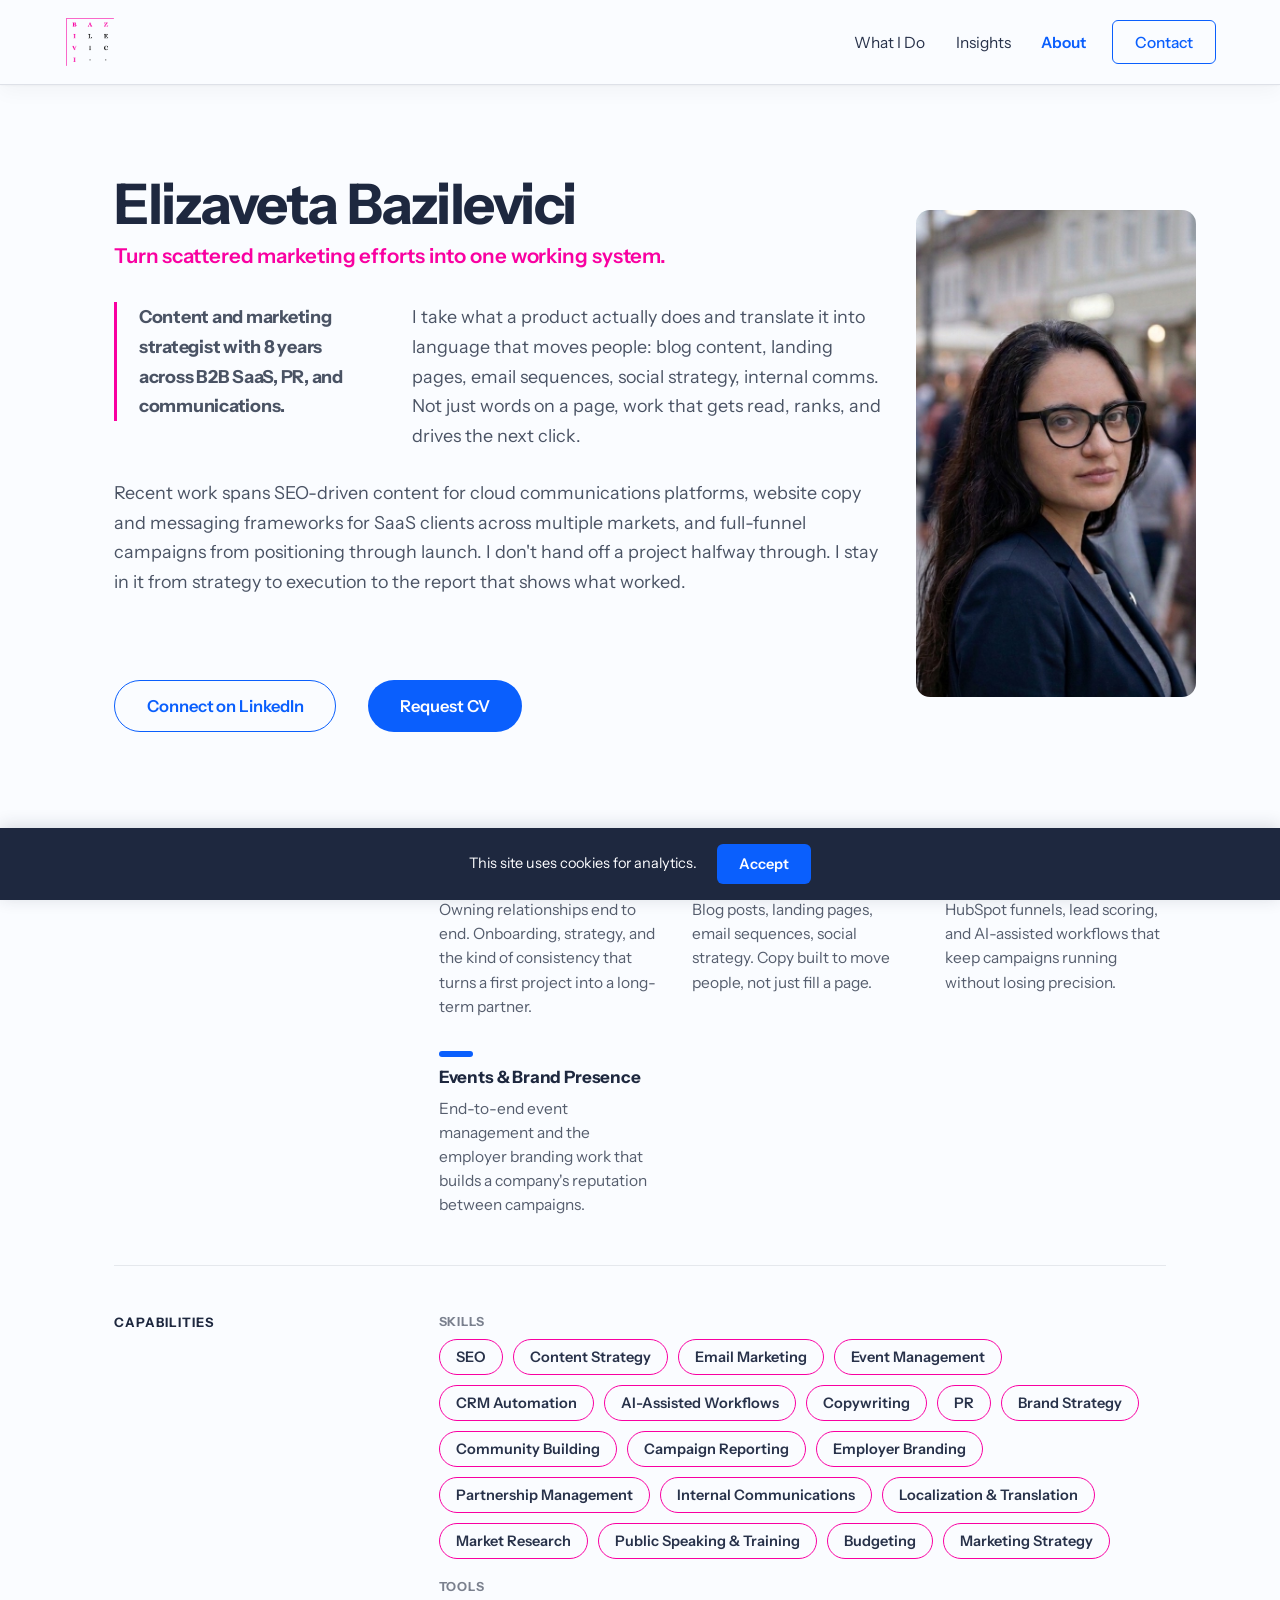
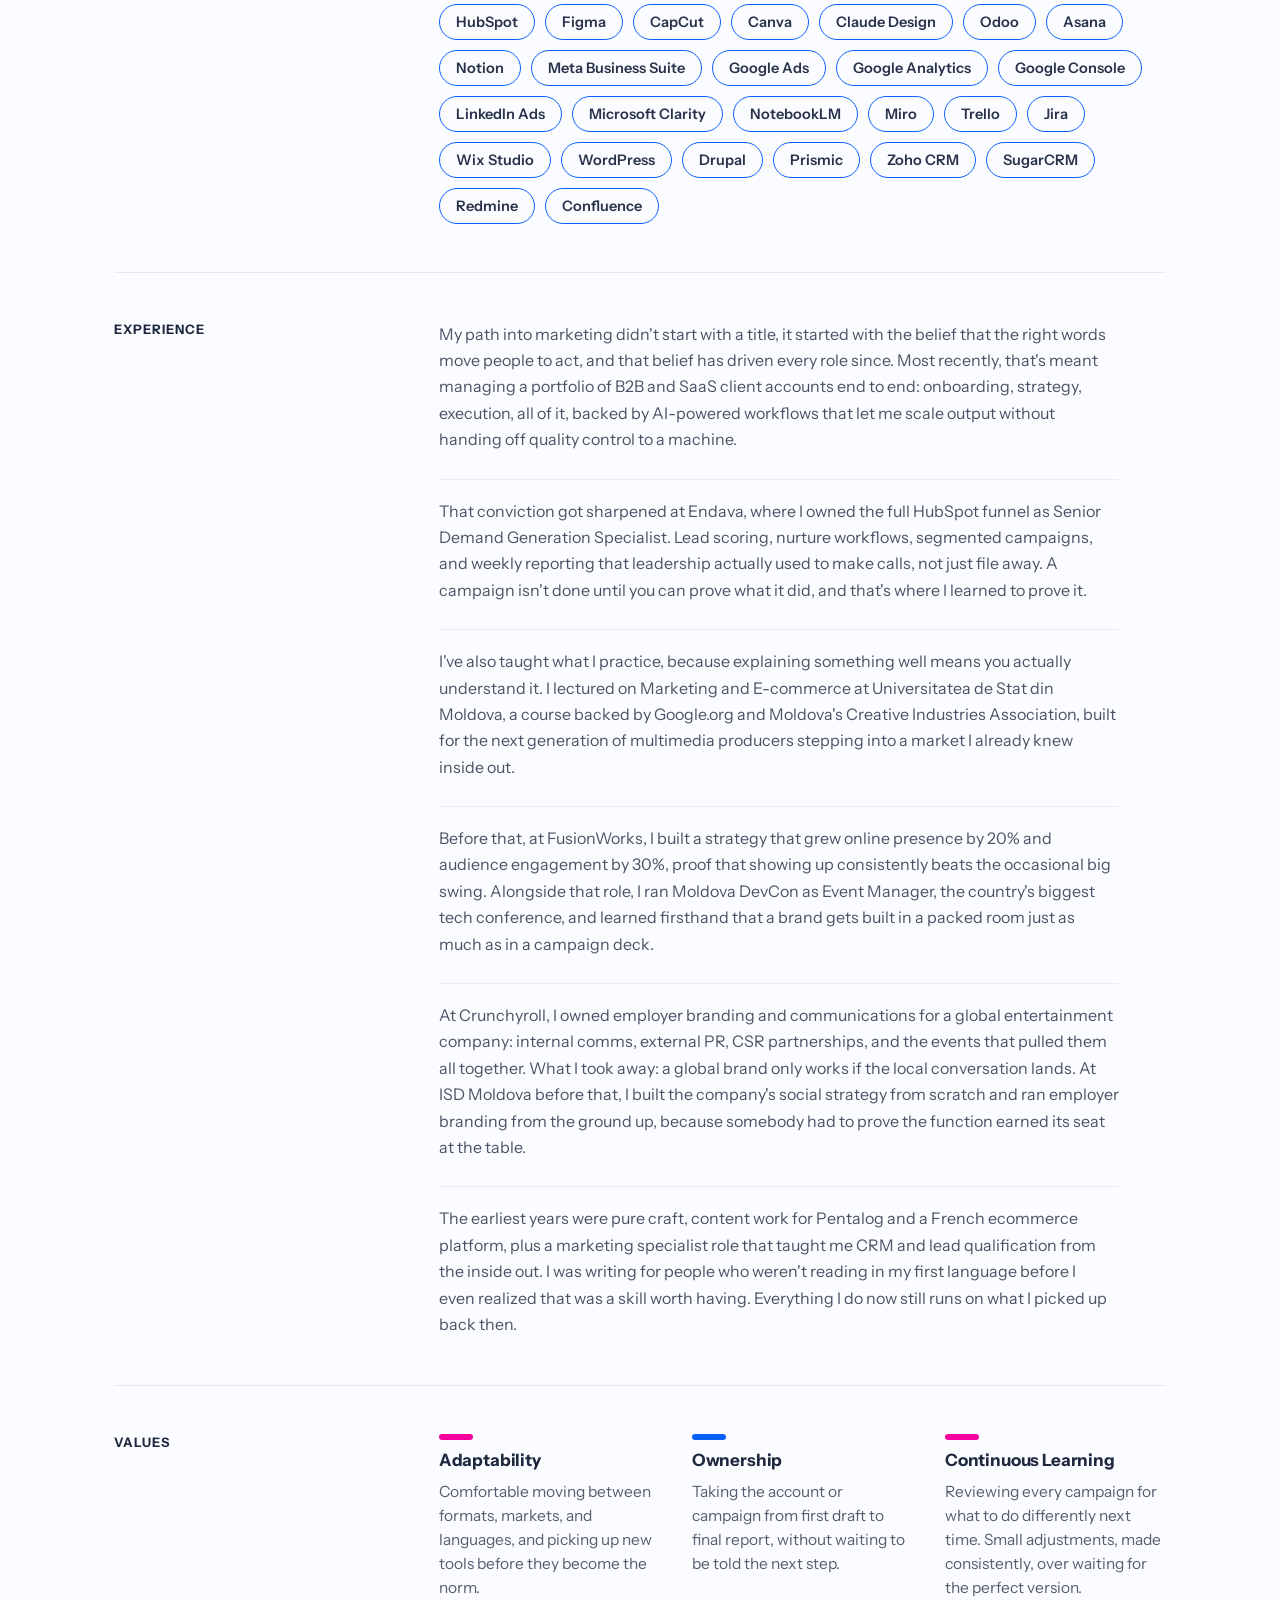
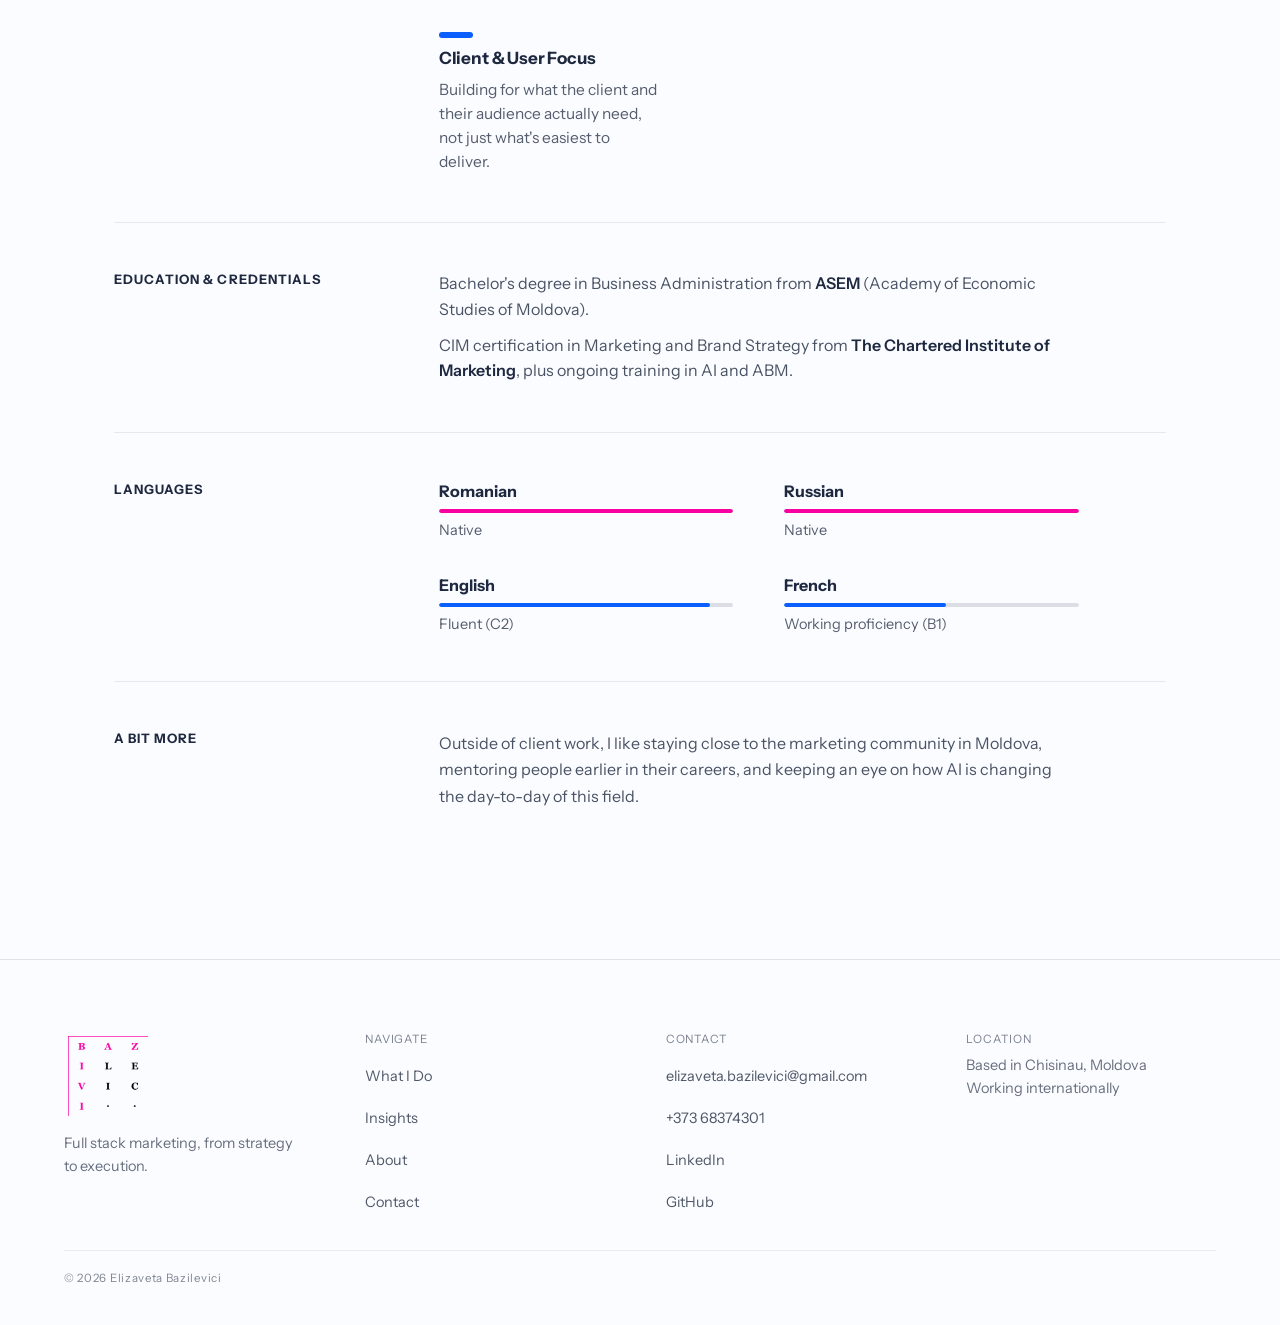
==== commit 89b1ffc9: "Add JSON-LD schema markup for SEO Every page gets a Person schema (name, jobTitle, LinkedIn/GitHub v" ====
--- a/about.html
+++ b/about.html
@@ -14,6 +14,19 @@
 <meta name="twitter:title" content="About — Elizaveta Bazilevici">
 <meta name="twitter:description" content="Content and marketing strategist with 8 years across B2B SaaS, PR, and communications.">
 <meta name="twitter:image" content="https://bazilevici.com/assets/img/eb-headshot.jpg">
+<script type="application/ld+json">
+{
+  "@context": "https://schema.org",
+  "@type": "Person",
+  "name": "Elizaveta Bazilevici",
+  "jobTitle": "Marketing & Event Strategist",
+  "url": "https://bazilevici.com/about.html",
+  "sameAs": [
+    "https://linkedin.com/in/bazilevici",
+    "https://github.com/elizavetabaz"
+  ]
+}
+</script>
 <link rel="icon" type="image/svg+xml" href="assets/img/favicon.svg">
 <link rel="preconnect" href="https://fonts.googleapis.com">
 <link rel="preconnect" href="https://fonts.gstatic.com" crossorigin>
